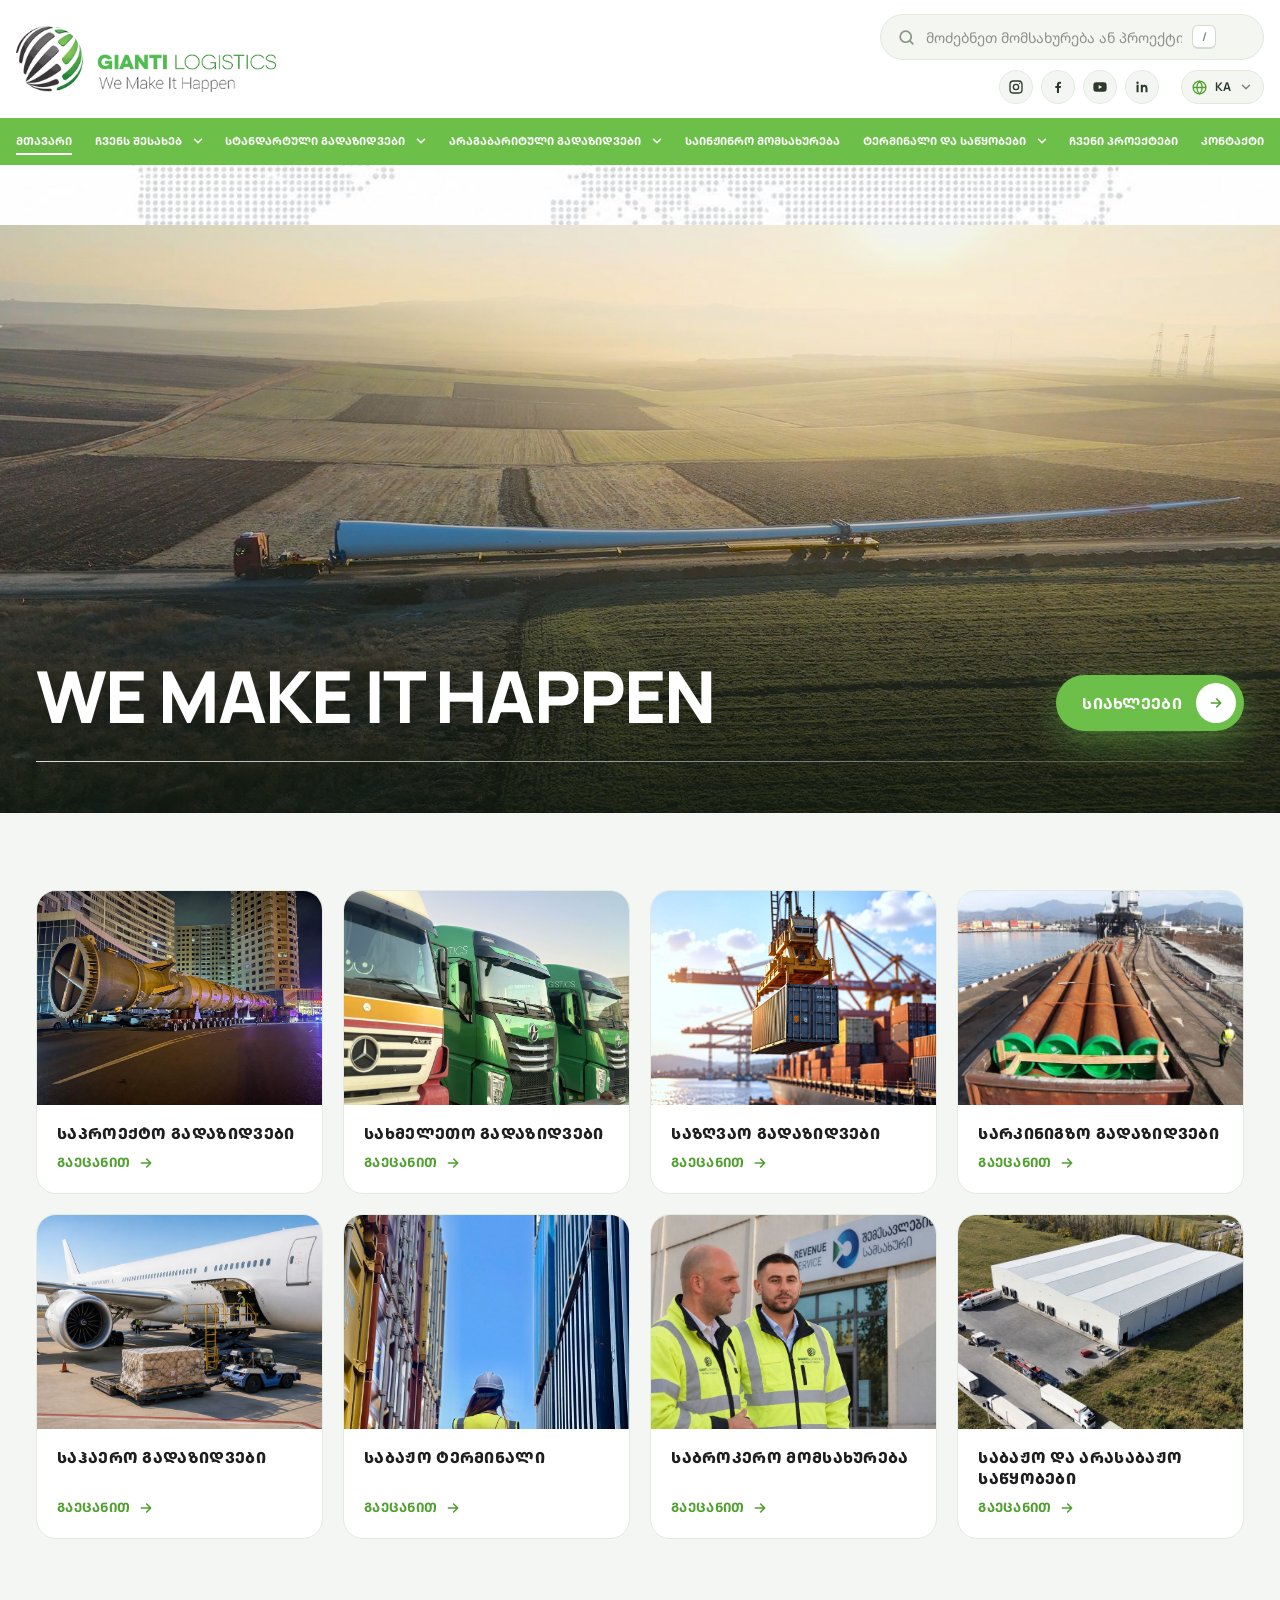
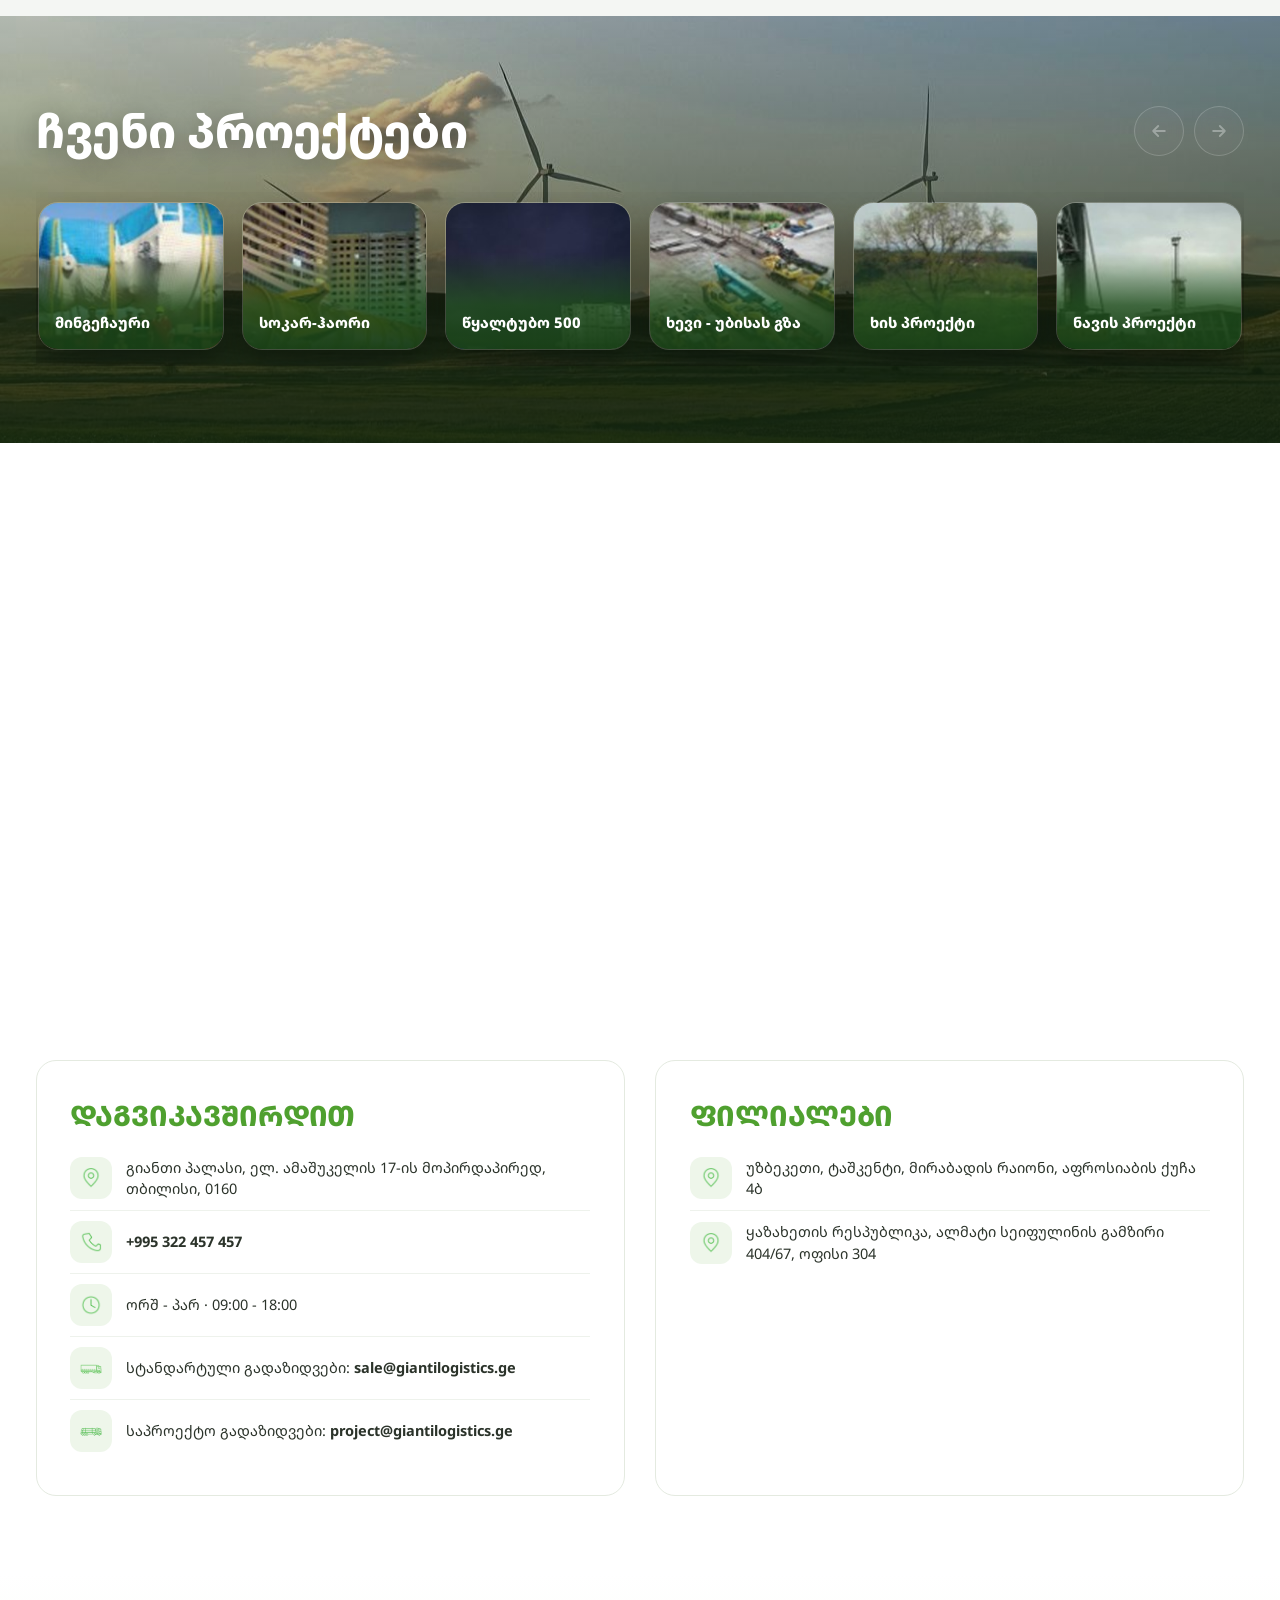
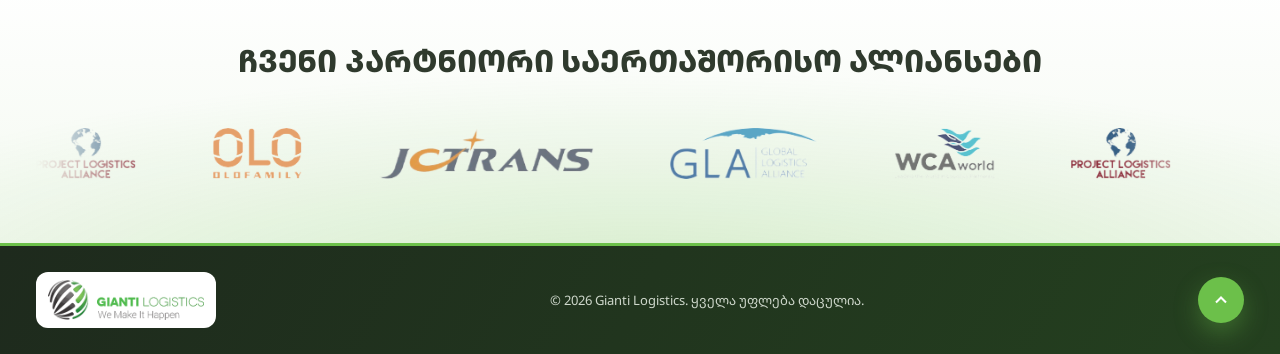
==== 8/index.html @ 58ba52bf "Add folder 8: modern redesign of the Gianti Logistics site Copy of folder 7 with the same colors, lo" ====
<!DOCTYPE html>
<html lang="ka">
<head>
<meta charset="UTF-8">
<meta name="viewport" content="width=device-width, initial-scale=1">
<title>Gianti Logistics - We Make It Happen</title>
<meta name="description" content="Gianti Logistics - საპროექტო, სახმელეთო, საზღვაო, სარკინიგზო და საჰაერო გადაზიდვები, საბაჟო ტერმინალი, საბროკერო მომსახურება და საწყობები.">
<meta name="theme-color" content="#6cc04a">
<meta property="og:title" content="Gianti Logistics - We Make It Happen">
<meta property="og:image" content="assets/img/hero.jpg">
<link rel="icon" type="image/x-icon" href="favicon.ico">
<link rel="shortcut icon" href="favicon.ico">
<link rel="preconnect" href="https://fonts.googleapis.com">
<link rel="preconnect" href="https://fonts.gstatic.com" crossorigin>
<link href="https://fonts.googleapis.com/css2?family=Noto+Sans+Georgian:wght@400;500;600;700;800&family=Manrope:wght@400;500;600;700;800&display=swap" rel="stylesheet">
<link rel="stylesheet" href="assets/css/style.css">
</head>
<body>
<div class="scroll-progress" aria-hidden="true"><span></span></div>
<header class="site-header" id="top">
  <div class="header-top container">
    <a href="#top" class="logo" aria-label="Gianti Logistics">
      <img src="assets/img/logo.png" alt="Gianti Logistics - We Make It Happen" width="350" height="90">
    </a>
    <div class="header-tools">
      <form class="search" role="search" action="#" id="searchForm" autocomplete="off">
        <div class="search-field">
          <svg class="search-icon" viewBox="0 0 24 24" aria-hidden="true"><circle cx="11" cy="11" r="7"/><path d="M20 20l-3.6-3.6"/></svg>
          <input type="search" id="searchInput" data-i18n-ph="search" placeholder="მოძებნეთ მომსახურება ან პროექტი" aria-label="მოძებნეთ მომსახურება ან პროექტი" role="combobox" aria-autocomplete="list" aria-expanded="false">
          <button type="button" class="search-clear" aria-label="Clear"><svg viewBox="0 0 24 24"><path d="M7 7l10 10M17 7L7 17"/></svg></button>
          <kbd class="search-kbd" aria-hidden="true">/</kbd>
          <button type="submit" class="search-submit" aria-label="Search"><svg viewBox="0 0 24 24"><path d="M5 12h13M13 6l6 6-6 6"/></svg></button>
        </div>
        <div class="search-panel" role="listbox"></div>
      </form>
      <div class="tools-row">
        <ul class="socials">
          <li><a href="#" aria-label="Instagram" target="_blank" rel="noopener"><svg viewBox="0 0 24 24"><rect x="3" y="3" width="18" height="18" rx="5"/><circle cx="12" cy="12" r="4"/><circle cx="17.5" cy="6.5" r="1" class="fill"/></svg></a></li>
          <li><a href="#" aria-label="Facebook" target="_blank" rel="noopener"><svg viewBox="0 0 24 24"><path class="fill" d="M13.5 21v-7.5h2.5l.4-3h-2.9V8.6c0-.9.3-1.5 1.5-1.5H16.5V4.4c-.3 0-1.2-.1-2.3-.1-2.3 0-3.8 1.4-3.8 3.9v2.3H8v3h2.4V21z"/></svg></a></li>
          <li><a href="#" aria-label="YouTube" target="_blank" rel="noopener"><svg viewBox="0 0 24 24"><path class="fill" d="M21.6 7.2a2.5 2.5 0 0 0-1.8-1.8C18.2 5 12 5 12 5s-6.2 0-7.8.4A2.5 2.5 0 0 0 2.4 7.2 26 26 0 0 0 2 12a26 26 0 0 0 .4 4.8 2.5 2.5 0 0 0 1.8 1.8C5.8 19 12 19 12 19s6.2 0 7.8-.4a2.5 2.5 0 0 0 1.8-1.8A26 26 0 0 0 22 12a26 26 0 0 0-.4-4.8zM10 15V9l5.2 3z"/></svg></a></li>
          <li><a href="#" aria-label="LinkedIn" target="_blank" rel="noopener"><svg viewBox="0 0 24 24"><path class="fill" d="M6.9 8.8H3.8V20h3.1zM5.3 3.8a1.8 1.8 0 1 0 0 3.6 1.8 1.8 0 0 0 0-3.6zM20.2 13.6c0-3-1.6-4.9-4.2-4.9-1.4 0-2.4.8-2.8 1.5V8.8h-3V20h3.1v-5.6c0-1.5.3-2.9 2.1-2.9 1.8 0 1.8 1.7 1.8 3V20h3.1z"/></svg></a></li>
        </ul>
        <div class="lang" id="lang">
          <button type="button" class="lang-btn" aria-haspopup="listbox" aria-expanded="false" aria-label="Language">
            <svg class="lang-globe" viewBox="0 0 24 24" aria-hidden="true"><circle cx="12" cy="12" r="9"/><path d="M3 12h18M12 3c2.6 2.5 3.8 5.5 3.8 9s-1.2 6.5-3.8 9c-2.6-2.5-3.8-5.5-3.8-9S9.4 5.5 12 3z"/></svg>
            <span class="lang-code" id="langLabel">KA</span>
            <svg class="lang-chev" viewBox="0 0 24 24" aria-hidden="true"><path d="M6 9l6 6 6-6"/></svg>
          </button>
          <ul class="lang-menu" role="listbox">
            <li role="option" data-lang="ka" tabindex="0"><span class="lang-badge">KA</span><span class="lang-name">ქართული<small>Georgian</small></span><svg class="lang-check" viewBox="0 0 24 24" aria-hidden="true"><path d="M5 12.5l4.5 4.5L19 7.5"/></svg></li>
            <li role="option" data-lang="en" tabindex="0"><span class="lang-badge">EN</span><span class="lang-name">English<small>English</small></span><svg class="lang-check" viewBox="0 0 24 24" aria-hidden="true"><path d="M5 12.5l4.5 4.5L19 7.5"/></svg></li>
            <li role="option" data-lang="ru" tabindex="0"><span class="lang-badge">RU</span><span class="lang-name">Русский<small>Russian</small></span><svg class="lang-check" viewBox="0 0 24 24" aria-hidden="true"><path d="M5 12.5l4.5 4.5L19 7.5"/></svg></li>
          </ul>
        </div>
      </div>
    </div>
    <button class="burger" id="burger" aria-label="Menu" aria-expanded="false" aria-controls="mainNav"><span></span><span></span><span></span></button>
  </div>
  <nav class="main-nav" id="mainNav" aria-label="Main">
    <ul class="container">
      <li><a href="#top" class="caps active" data-i18n="nav_home">მთავარი</a></li>
      <li class="has-sub"><a href="#about" class="caps" data-i18n="nav_about">ჩვენს შესახებ</a><button type="button" class="sub-toggle" aria-expanded="false" aria-label="Submenu"><svg viewBox="0 0 24 24" aria-hidden="true"><path d="M6 9l6 6 6-6"/></svg></button><ul class="submenu"><li><a href="#about" data-i18n="sm_profile">კომპანიის პროფილი</a></li><li><a href="#about" data-i18n="sm_mission">მისია</a></li><li><a href="#about" data-i18n="sm_hsse">უსაფრთხოება და HSSE პოლიტიკა</a></li><li><a href="#about" data-i18n="sm_iso">ISO 9001:2015 სერტიფიკატი</a></li><li><a href="#gallery" data-i18n="sm_gallery">გალერეა</a></li></ul></li>
      <li class="has-sub"><a href="#services" class="caps" data-i18n="nav_standard">სტანდარტული გადაზიდვები</a><button type="button" class="sub-toggle" aria-expanded="false" aria-label="Submenu"><svg viewBox="0 0 24 24" aria-hidden="true"><path d="M6 9l6 6 6-6"/></svg></button><ul class="submenu"><li><a href="#svc-road" data-i18n="sm_road">სახმელეთო გადაზიდვა</a></li><li><a href="#svc-sea" data-i18n="sm_sea">საზღვაო გადაზიდვა</a></li><li><a href="#svc-rail" data-i18n="sm_rail">სარკინიგზო გადაზიდვა</a></li><li><a href="#svc-air" data-i18n="sm_air">საჰაერო გადაზიდვა</a></li></ul></li>
      <li class="has-sub"><a href="#services" class="caps" data-i18n="nav_oversized">არაგაბარიტული გადაზიდვები</a><button type="button" class="sub-toggle" aria-expanded="false" aria-label="Submenu"><svg viewBox="0 0 24 24" aria-hidden="true"><path d="M6 9l6 6 6-6"/></svg></button><ul class="submenu"><li><a href="#svc-project" data-i18n="sm_heavy">არაგაბარიტული და მძიმეწონიანი ტვირთები</a></li><li><a href="#svc-project" data-i18n="sm_jacking">ჰიდრავლიური დომკრატებით და სასრიალო სისტემებით მომსახურება</a></li><li><a href="#svc-project" data-i18n="sm_engineering">საინჟინრო მომსახურება</a></li></ul></li>
      <li><a href="#services" class="caps" data-i18n="nav_engineering">საინჟინრო მომსახურება</a></li>
      <li class="has-sub"><a href="#services" class="caps" data-i18n="nav_terminal">ტერმინალი და საწყობები</a><button type="button" class="sub-toggle" aria-expanded="false" aria-label="Submenu"><svg viewBox="0 0 24 24" aria-hidden="true"><path d="M6 9l6 6 6-6"/></svg></button><ul class="submenu"><li><a href="#svc-terminal" data-i18n="sm_terminal">გიანთი ლოჯისტიკის ტერმინალი</a></li><li><a href="#svc-warehouses" data-i18n="sm_wh_free">არასაბაჟო საწყობი თბილისის გეზ-თან</a></li><li><a href="#svc-warehouses" data-i18n="sm_wh_bonded">საბაჟო საწყობი თბილისის გეზ-თან</a></li></ul></li>
      <li><a href="#projects" class="caps" data-i18n="nav_projects">ჩვენი პროექტები</a></li>
      <li><a href="#contact" class="caps" data-i18n="nav_contact">კონტაქტი</a></li>
    </ul>
  </nav>
</header>
<main>
  <div class="map-band" aria-hidden="true"></div>
  <section class="hero" id="about" aria-label="Gianti Logistics">
    <img class="hero-img" src="assets/img/hero.jpg" alt="Wind turbine blade transportation" width="1825" height="874">
    <div class="hero-inner container">
      <div class="hero-row">
        <h1 class="hero-title">WE MAKE IT HAPPEN</h1>
        <a href="#projects" class="btn-news"><span class="caps" data-i18n="news">სიახლეები</span><span class="btn-ic"><svg viewBox="0 0 24 24" aria-hidden="true"><path d="M5 12h14M13 6l6 6-6 6"/></svg></span></a>
      </div>
      <span class="hero-line" aria-hidden="true"></span>
    </div>
  </section>
  <section class="services" id="services">
    <div class="container">
      <div class="services-grid">
        <a href="#contact" id="svc-project" class="service-card reveal"><div class="sc-img"><img src="assets/img/services/project.jpg" alt="" loading="lazy"></div><h3 class="caps" data-i18n="s_project">საპროექტო გადაზიდვები</h3><span class="more"><span class="caps" data-i18n="more">გაეცანით</span><svg viewBox="0 0 24 24" aria-hidden="true"><path d="M5 12h14M13 6l6 6-6 6"/></svg></span></a>
        <a href="#contact" id="svc-road" class="service-card reveal"><div class="sc-img"><img src="assets/img/services/road.jpg" alt="" loading="lazy"></div><h3 class="caps" data-i18n="s_road">სახმელეთო გადაზიდვები</h3><span class="more"><span class="caps" data-i18n="more">გაეცანით</span><svg viewBox="0 0 24 24" aria-hidden="true"><path d="M5 12h14M13 6l6 6-6 6"/></svg></span></a>
        <a href="#contact" id="svc-sea" class="service-card reveal"><div class="sc-img"><img src="assets/img/services/sea.jpg" alt="" loading="lazy"></div><h3 class="caps" data-i18n="s_sea">საზღვაო გადაზიდვები</h3><span class="more"><span class="caps" data-i18n="more">გაეცანით</span><svg viewBox="0 0 24 24" aria-hidden="true"><path d="M5 12h14M13 6l6 6-6 6"/></svg></span></a>
        <a href="#contact" id="svc-rail" class="service-card reveal"><div class="sc-img"><img src="assets/img/services/rail.jpg" alt="" loading="lazy"></div><h3 class="caps" data-i18n="s_rail">სარკინიგზო გადაზიდვები</h3><span class="more"><span class="caps" data-i18n="more">გაეცანით</span><svg viewBox="0 0 24 24" aria-hidden="true"><path d="M5 12h14M13 6l6 6-6 6"/></svg></span></a>
        <a href="#contact" id="svc-air" class="service-card reveal"><div class="sc-img"><img src="assets/img/services/air.jpg" alt="" loading="lazy"></div><h3 class="caps" data-i18n="s_air">საჰაერო გადაზიდვები</h3><span class="more"><span class="caps" data-i18n="more">გაეცანით</span><svg viewBox="0 0 24 24" aria-hidden="true"><path d="M5 12h14M13 6l6 6-6 6"/></svg></span></a>
        <a href="#contact" id="svc-terminal" class="service-card reveal"><div class="sc-img"><img src="assets/img/services/customs-terminal.jpg" alt="" loading="lazy" style="object-position:center 20%"></div><h3 class="caps" data-i18n="s_terminal">საბაჟო ტერმინალი</h3><span class="more"><span class="caps" data-i18n="more">გაეცანით</span><svg viewBox="0 0 24 24" aria-hidden="true"><path d="M5 12h14M13 6l6 6-6 6"/></svg></span></a>
        <a href="#contact" id="svc-brokerage" class="service-card reveal"><div class="sc-img"><img src="assets/img/services/brokerage.jpg" alt="" loading="lazy"></div><h3 class="caps" data-i18n="s_brokerage">საბროკერო მომსახურება</h3><span class="more"><span class="caps" data-i18n="more">გაეცანით</span><svg viewBox="0 0 24 24" aria-hidden="true"><path d="M5 12h14M13 6l6 6-6 6"/></svg></span></a>
        <a href="#contact" id="svc-warehouses" class="service-card reveal"><div class="sc-img"><img src="assets/img/services/warehouses.jpg" alt="" loading="lazy"></div><h3 class="caps" data-i18n="s_warehouses">საბაჟო და არასაბაჟო საწყობები</h3><span class="more"><span class="caps" data-i18n="more">გაეცანით</span><svg viewBox="0 0 24 24" aria-hidden="true"><path d="M5 12h14M13 6l6 6-6 6"/></svg></span></a>
      </div>
    </div>
  </section>
  <section class="projects" id="projects" aria-labelledby="projectsTitle">
    <div class="container projects-head">
      <h2 id="projectsTitle" data-i18n="nav_projects">ჩვენი პროექტები</h2>
      <div class="pr-nav">
        <button class="pr-arrow pr-prev" id="prPrev" aria-label="Previous"><svg viewBox="0 0 24 24"><path d="M19 12H5M11 6l-6 6 6 6"/></svg></button>
        <button class="pr-arrow pr-next" id="prNext" aria-label="Next"><svg viewBox="0 0 24 24"><path d="M5 12h14M13 6l6 6-6 6"/></svg></button>
      </div>
    </div>
    <div class="projects-inner container">
      <div class="projects-track" id="prTrack">
        <a href="#gallery" class="project-card"><img src="assets/img/projects/mingechaur.jpg" alt="" loading="lazy"><span data-i18n="p1">მინგეჩაური</span><i class="pc-go"><svg viewBox="0 0 24 24" aria-hidden="true"><path d="M5 12h14M13 6l6 6-6 6"/></svg></i></a>
        <a href="#gallery" class="project-card"><img src="assets/img/projects/sokar-haori.jpg" alt="" loading="lazy"><span data-i18n="p2">სოკარ-ჰაორი</span><i class="pc-go"><svg viewBox="0 0 24 24" aria-hidden="true"><path d="M5 12h14M13 6l6 6-6 6"/></svg></i></a>
        <a href="#gallery" class="project-card"><img src="assets/img/projects/tskaltubo-500.jpg" alt="" loading="lazy"><span data-i18n="p3">წყალტუბო 500</span><i class="pc-go"><svg viewBox="0 0 24 24" aria-hidden="true"><path d="M5 12h14M13 6l6 6-6 6"/></svg></i></a>
        <a href="#gallery" class="project-card"><img src="assets/img/projects/khevi-ubisa.jpg" alt="" loading="lazy"><span data-i18n="p4">ხევი - უბისას გზა</span><i class="pc-go"><svg viewBox="0 0 24 24" aria-hidden="true"><path d="M5 12h14M13 6l6 6-6 6"/></svg></i></a>
        <a href="#gallery" class="project-card"><img src="assets/img/projects/wood-project.jpg" alt="" loading="lazy"><span data-i18n="p5">ხის პროექტი</span><i class="pc-go"><svg viewBox="0 0 24 24" aria-hidden="true"><path d="M5 12h14M13 6l6 6-6 6"/></svg></i></a>
        <a href="#gallery" class="project-card"><img src="assets/img/projects/ship-project.jpg" alt="" loading="lazy"><span data-i18n="p6">ნავის პროექტი</span><i class="pc-go"><svg viewBox="0 0 24 24" aria-hidden="true"><path d="M5 12h14M13 6l6 6-6 6"/></svg></i></a>
      </div>
    </div>
  </section>
  <section class="galleries container" id="gallery">
    <div class="gallery-box reveal" id="photoGallery">
      <div class="gb-slides">
        <img src="assets/img/gallery/crane-lift.jpg" alt="Heavy lift operation" class="active" style="object-position:center 60%">
        <img src="assets/img/gallery/port.jpg" alt="Container port" loading="lazy">
        <img src="assets/img/gallery/column.jpg" alt="Oversized column transportation" loading="lazy">
        <img src="assets/img/gallery/rail-pipes.jpg" alt="Pipe transportation by rail" loading="lazy">
        <img src="assets/img/gallery/fleet.jpg" alt="Gianti Logistics fleet" loading="lazy">
      </div>
      <div class="gb-head">
        <h2 class="caps" data-i18n="photo">ფოტოგალერეა</h2>
        <button type="button" class="gb-next"><span class="caps" data-i18n="next">შემდეგი</span><span class="btn-ic"><svg viewBox="0 0 24 24" aria-hidden="true"><path d="M5 12h14M13 6l6 6-6 6"/></svg></span></button>
      </div>
      <button type="button" class="gb-open" aria-label="Open gallery"></button>
    </div>
    <div class="gallery-box reveal" id="videoGallery">
      <div class="gb-slides">
        <img src="assets/img/gallery/video-thumb.jpg" alt="Oversized cargo convoy" class="active">
      </div>
      <div class="gb-head">
        <h2 class="caps" data-i18n="video">ვიდეოგალერეა</h2>
        <button type="button" class="gb-next"><span class="caps" data-i18n="next">შემდეგი</span><span class="btn-ic"><svg viewBox="0 0 24 24" aria-hidden="true"><path d="M5 12h14M13 6l6 6-6 6"/></svg></span></button>
      </div>
      <button type="button" class="play" aria-label="Play video"><svg viewBox="0 0 24 24"><path d="M8 5v14l11-7z"/></svg></button>
    </div>
  </section>
  <section class="contact container" id="contact">
    <div class="contact-col reveal">
      <h2 class="caps" data-i18n="contact_us">დაგვიკავშირდით</h2>
      <ul class="info">
        <li><span class="ic"><img src="assets/img/icons/location.png" alt="" width="20" height="20"></span><span data-i18n="address">გიანთი პალასი, ელ. ამაშუკელის 17-ის მოპირდაპირედ, თბილისი, 0160</span></li>
        <li><span class="ic"><img src="assets/img/icons/phone.png" alt="" width="20" height="20"></span><a href="tel:+995322457457">+995 322 457 457</a></li>
        <li><span class="ic"><img src="assets/img/icons/clock.png" alt="" width="20" height="20"></span><span data-i18n="hours">ორშ - პარ · 09:00 - 18:00</span></li>
        <li><span class="ic"><img src="assets/img/icons/truck-trailer.png" alt="" width="20" height="20"></span><span><span data-i18n="standard_mail">სტანდარტული გადაზიდვები</span>: <a href="mailto:sale@giantilogistics.ge">sale@giantilogistics.ge</a></span></li>
        <li><span class="ic"><img src="assets/img/icons/truck-logs.png" alt="" width="20" height="20"></span><span><span data-i18n="project_mail">საპროექტო გადაზიდვები</span>: <a href="mailto:project@giantilogistics.ge">project@giantilogistics.ge</a></span></li>
      </ul>
    </div>
    <div class="contact-col reveal">
      <h2 class="caps" data-i18n="branches">ფილიალები</h2>
      <ul class="info">
        <li><span class="ic"><img src="assets/img/icons/location.png" alt="" width="20" height="20"></span><span data-i18n="branch_uz">უზბეკეთი, ტაშკენტი, მირაბადის რაიონი, აფროსიაბის ქუჩა 4ბ</span></li>
        <li><span class="ic"><img src="assets/img/icons/location.png" alt="" width="20" height="20"></span><span data-i18n="branch_kz">ყაზახეთის რესპუბლიკა, ალმატი სეიფულინის გამზირი 404/67, ოფისი 304</span></li>
      </ul>
    </div>
  </section>
  <section class="partners" aria-labelledby="partnersTitle">
    <div class="container">
      <h2 id="partnersTitle" class="caps" data-i18n="partners">ჩვენი პარტნიორი საერთაშორისო ალიანსები</h2>
      <div class="partners-marquee">
      <div class="partners-row">
        <img src="assets/img/partners/project-logistics-alliance.png" alt="Project Logistics Alliance" loading="lazy">
        <img src="assets/img/partners/olo.png" alt="OLO Family" loading="lazy">
        <img src="assets/img/partners/jctrans.png" alt="JCtrans" loading="lazy">
        <img src="assets/img/partners/gla.png" alt="Global Logistics Alliance" loading="lazy">
        <img src="assets/img/partners/wca.png" alt="WCA World" loading="lazy">
      </div>
      </div>
    </div>
  </section>
</main>
<footer class="site-footer">
  <div class="container footer-inner">
    <img src="assets/img/logo.png" alt="Gianti Logistics" class="footer-logo" width="350" height="90" loading="lazy">
    <p>&copy; <span id="year">2026</span> Gianti Logistics. <span data-i18n="rights">ყველა უფლება დაცულია.</span></p>
    <a href="#top" class="to-top" aria-label="Back to top"><svg viewBox="0 0 24 24"><path d="M6 15l6-6 6 6"/></svg></a>
  </div>
</footer>
<div class="lightbox" id="lightbox" aria-hidden="true" role="dialog">
  <button type="button" class="lb-close" aria-label="Close">&times;</button>
  <button type="button" class="lb-prev" aria-label="Previous">&#8249;</button>
  <img src="" alt="">
  <button type="button" class="lb-next" aria-label="Next">&#8250;</button>
</div>
<script src="assets/js/main.js"></script>
</body>
</html>
---- 8/assets/css/style.css ----
:root{
  --green:#6cc04a;
  --green-dark:#4fa02f;
  --green-deep:#1f4d1c;
  --text:#1d1d1f;
  --muted:#5c5c66;
  --card:#f2f2f2;
  --soft:#f4f6f3;
  --line:#e4eae0;
  --radius-lg:20px;
  --ease:cubic-bezier(.2,.7,.2,1);
  --white:#fff;
  --radius:10px;
  --shadow:0 10px 30px rgba(0,0,0,.08);
  --container:1240px;
  --header-w:1420px;
  --font:"Noto Sans Georgian","Manrope",system-ui,-apple-system,"Segoe UI",Arial,sans-serif;
  --font-latin:"Manrope","Noto Sans Georgian",system-ui,sans-serif;
}
*,*::before,*::after{box-sizing:border-box}
html{scroll-behavior:smooth;-webkit-text-size-adjust:100%}
body{margin:0;-webkit-font-smoothing:antialiased;font-family:var(--font);color:var(--text);background:var(--white);line-height:1.5;overflow-x:hidden}
img{max-width:100%;display:block}
a{color:inherit;text-decoration:none}
ul{list-style:none;margin:0;padding:0}
button{font:inherit;cursor:pointer;border:0;background:none;color:inherit}
h1,h2,h3{margin:0}
.container{width:100%;max-width:var(--container);margin:0 auto;padding:0 16px}
.visually-hidden{position:absolute!important;width:1px;height:1px;overflow:hidden;clip:rect(0 0 0 0);white-space:nowrap}
.caps{letter-spacing:.02em}
.scroll-progress{position:fixed;top:0;left:0;right:0;height:3px;z-index:120;pointer-events:none}
.scroll-progress span{display:block;height:100%;width:100%;background:linear-gradient(90deg,var(--green),#9ad97f);transform:scaleX(0);transform-origin:left}
.btn-ic{display:inline-grid;place-items:center;width:30px;height:30px;border-radius:50%;background:rgba(255,255,255,.2);flex:none;transition:transform .35s var(--ease),background .3s}
.btn-ic svg{width:16px;height:16px;fill:none;stroke:currentColor;stroke-width:2.4;stroke-linecap:round;stroke-linejoin:round}
/* Header */
.site-header{position:sticky;top:0;z-index:50;transition:box-shadow .3s}
.site-header::before{content:"";position:absolute;inset:0;z-index:-1;background:rgba(255,255,255,.92);-webkit-backdrop-filter:saturate(1.6) blur(14px);backdrop-filter:saturate(1.6) blur(14px)}
.site-header.scrolled{box-shadow:0 10px 30px rgba(20,40,18,.1)}
.header-top{max-width:var(--header-w);display:flex;align-items:center;justify-content:space-between;gap:20px;padding-top:14px;padding-bottom:14px;transition:padding .3s}
.site-header.scrolled .header-top{padding-top:8px;padding-bottom:8px}
.logo img{width:clamp(170px,22vw,260px);height:auto}
.header-tools{display:flex;flex-direction:column;align-items:flex-end;gap:10px}
.search{position:relative;width:clamp(260px,30vw,440px)}
.search-field{position:relative;display:flex;align-items:center;gap:6px;height:46px;padding:0 5px 0 16px;background:#f3f6f1;border:1.5px solid #e1e8dd;border-radius:999px;transition:background .25s,border-color .25s,box-shadow .25s}
.search-field:hover{border-color:#cfdcc8}
.search.focused .search-field{background:#fff;border-color:var(--green);box-shadow:0 0 0 4px rgba(108,192,74,.16),0 10px 28px rgba(31,77,28,.1)}
.search-icon{width:19px;height:19px;flex:none;fill:none;stroke:#8a9686;stroke-width:2.2;stroke-linecap:round;transition:stroke .25s}
.search.focused .search-icon{stroke:var(--green-dark)}
.search input{flex:1;min-width:0;height:100%;border:0;outline:0;background:transparent;font:inherit;font-size:14px;font-weight:500;color:var(--text);padding:0 4px}
.search input::placeholder{color:#8a9188;font-weight:400}
.search input::-webkit-search-cancel-button{display:none}
.search-clear{display:none;width:26px;height:26px;border-radius:50%;place-items:center;flex:none;background:#e6ebe3;transition:background .2s}
.search-clear svg{width:14px;height:14px;fill:none;stroke:#5c6659;stroke-width:2.4;stroke-linecap:round}
.search-clear:hover{background:#d8e0d4}
.search.has-value .search-clear{display:grid}
.search-kbd{flex:none;font-family:var(--font-latin);font-size:12px;font-weight:600;color:#7d8679;min-width:24px;height:24px;display:grid;place-items:center;border:1px solid #d3dbcf;border-bottom-width:2px;border-radius:6px;background:#fff;transition:opacity .2s}
.search.focused .search-kbd,.search.has-value .search-kbd{display:none}
.search-submit{flex:none;width:36px;height:36px;border-radius:50%;display:grid;place-items:center;background:var(--green);box-shadow:0 4px 12px rgba(108,192,74,.35);transform:scale(.85);opacity:0;pointer-events:none;transition:transform .25s,opacity .25s,background .2s}
.search-submit svg{width:18px;height:18px;fill:none;stroke:#fff;stroke-width:2.4;stroke-linecap:round;stroke-linejoin:round}
.search.focused .search-submit,.search.has-value .search-submit{transform:none;opacity:1;pointer-events:auto}
.search-submit:hover{background:var(--green-dark)}
.search-panel{position:absolute;left:0;right:0;top:calc(100% + 10px);z-index:70;background:#fff;border:1px solid #e7ece4;border-radius:18px;box-shadow:0 24px 60px rgba(20,40,18,.16);padding:8px;max-height:min(440px,70vh);overflow-y:auto;opacity:0;visibility:hidden;transform:translateY(-6px);transition:opacity .2s,transform .2s,visibility .2s}
.search.open .search-panel{opacity:1;visibility:visible;transform:none}
.sp-label{font-family:var(--font-latin);font-size:11px;font-weight:600;letter-spacing:.08em;text-transform:uppercase;color:#98a194;padding:8px 10px 6px}
.sp-item{display:flex;align-items:center;gap:12px;padding:8px 10px;border-radius:12px;cursor:pointer;transition:background .15s}
.sp-item.active,.sp-item:hover{background:#f1f7ee}
.sp-thumb{width:44px;height:44px;flex:none;border-radius:10px;overflow:hidden;background:#eef3eb;display:grid;place-items:center}
.sp-thumb img{width:100%;height:100%;object-fit:cover}
.sp-thumb img.sp-icon{width:22px;height:22px;object-fit:contain}
.sp-text{flex:1;min-width:0}
.sp-title{display:block;font-size:14px;font-weight:600;color:var(--text);white-space:nowrap;overflow:hidden;text-overflow:ellipsis}
.sp-title mark{background:rgba(108,192,74,.22);color:inherit;border-radius:3px;padding:0 1px}
.sp-cat{display:block;font-size:12px;color:#8a9188;margin-top:1px}
.sp-arrow{width:16px;height:16px;flex:none;fill:none;stroke:var(--green-dark);stroke-width:2.2;stroke-linecap:round;opacity:0;transform:translateX(-4px);transition:.2s}
.sp-item.active .sp-arrow,.sp-item:hover .sp-arrow{opacity:1;transform:none}
.sp-empty{padding:22px 12px;text-align:center;color:#8a9188;font-size:14px}
.sp-empty svg{width:34px;height:34px;display:block;margin:0 auto 8px;fill:none;stroke:#c3cdbf;stroke-width:1.8;stroke-linecap:round}
.sp-chips{display:flex;flex-wrap:wrap;gap:6px;padding:2px 10px 10px}
.sp-chip{font-size:13px;font-weight:500;padding:6px 12px;border-radius:999px;background:#f1f5ef;border:1px solid #e3eadf;color:#3f4a3c;cursor:pointer;transition:.2s}
.sp-chip:hover{background:var(--green);border-color:var(--green);color:#fff}
.tools-row{display:flex;align-items:center;gap:22px}
.socials{display:flex;gap:8px}
.socials a{display:grid;place-items:center;width:34px;height:34px;border:1.5px solid var(--line);border-radius:50%;background:var(--soft);transition:transform .25s var(--ease),background .25s,border-color .25s}
.socials svg{width:16px;height:16px;fill:none;stroke:#2f3a2d;stroke-width:2}
.socials svg .fill{fill:#2f3a2d;stroke:none}
.socials a:hover{border-color:var(--green);background:var(--green);transform:translateY(-2px)}
.socials a:hover svg{stroke:#fff}
.socials a:hover svg .fill{fill:#fff}
.lang{position:relative}
.lang-btn{display:flex;align-items:center;gap:7px;height:34px;padding:0 10px 0 9px;border:1.5px solid #e1e8dd;border-radius:999px;background:#f3f6f1;color:#2f3a2d;font-family:var(--font-latin);font-size:12px;font-weight:700;letter-spacing:.06em;transition:background .25s,border-color .25s,box-shadow .25s}
.lang-btn:hover{border-color:#cfdcc8;background:#fff}
.lang.open .lang-btn{background:#fff;border-color:var(--green);box-shadow:0 0 0 4px rgba(108,192,74,.16)}
.lang-globe{width:17px;height:17px;fill:none;stroke:var(--green-dark);stroke-width:1.8}
.lang-chev{width:14px;height:14px;fill:none;stroke:currentColor;stroke-width:2.5;stroke-linecap:round;stroke-linejoin:round;opacity:.6;transition:transform .25s}
.lang.open .lang-chev{transform:rotate(180deg)}
.lang-menu{position:absolute;right:0;top:calc(100% + 10px);z-index:60;width:210px;padding:6px;background:#fff;border:1px solid #e7ece4;border-radius:16px;box-shadow:0 20px 50px rgba(20,40,18,.16);opacity:0;visibility:hidden;transform:translateY(-6px) scale(.98);transform-origin:top right;transition:opacity .2s,transform .2s,visibility .2s}
.lang.open .lang-menu{opacity:1;visibility:visible;transform:none}
.lang-menu li{display:flex;align-items:center;gap:12px;padding:8px 10px;border-radius:11px;cursor:pointer;color:var(--text);outline:0;transition:background .15s}
.lang-menu li:hover,.lang-menu li:focus-visible{background:#f1f7ee}
.lang-badge{width:32px;height:32px;flex:none;display:grid;place-items:center;border-radius:50%;background:#eef3eb;color:#4c5a49;font-family:var(--font-latin);font-size:11px;font-weight:700;letter-spacing:.04em;transition:background .2s,color .2s}
.lang-name{flex:1;display:flex;flex-direction:column;font-size:14px;font-weight:600;line-height:1.2}
.lang-name small{font-family:var(--font-latin);font-size:11px;font-weight:500;color:#8a9188;margin-top:2px}
.lang-check{width:18px;height:18px;flex:none;fill:none;stroke:var(--green-dark);stroke-width:2.6;stroke-linecap:round;stroke-linejoin:round;opacity:0;transform:scale(.6);transition:.2s}
.lang-menu li.current .lang-badge{background:var(--green);color:#fff}
.lang-menu li.current .lang-check{opacity:1;transform:none}
.burger{display:none;width:46px;height:46px;position:relative;border-radius:50%;background:var(--green);box-shadow:0 8px 20px rgba(108,192,74,.35)}
.burger span{position:absolute;left:13px;right:13px;height:2px;background:#fff;border-radius:2px;transition:.3s}
.burger span:nth-child(1){top:16px}
.burger span:nth-child(2){top:22px}
.burger span:nth-child(3){top:28px}
.burger.active span:nth-child(1){top:22px;transform:rotate(45deg)}
.burger.active span:nth-child(2){opacity:0}
.burger.active span:nth-child(3){top:22px;transform:rotate(-45deg)}
.main-nav{background:var(--green)}
.main-nav>ul{display:flex;justify-content:space-between;align-items:center;gap:2px;max-width:var(--header-w)}
.main-nav>ul>li{position:relative;display:flex;align-items:center;margin:6px 0;padding:0 7px;border-radius:8px;transition:background .25s}
.main-nav>ul>li:first-child{margin-left:-7px}
.main-nav>ul>li:last-child:not(.mobile-tools),.main-nav>ul>li:nth-last-child(2):has(+.mobile-tools){margin-right:-7px}
.main-nav>ul>li>a{display:block;padding:9px 0;color:#fff;font-weight:700;font-size:clamp(11px,.8vw,13px);letter-spacing:0;white-space:nowrap;position:relative;transition:color .25s}
.main-nav>ul>li>a::after{content:"";position:absolute;left:0;right:0;bottom:4px;height:2px;background:currentColor;transform:scaleX(0);transition:transform .3s}
.main-nav>ul>li>a:hover::after,.main-nav>ul>li>a.active::after{transform:scaleX(1)}
.sub-toggle{display:grid;place-items:center;width:18px;height:28px;margin-left:3px;color:#fff;flex:none}
.sub-toggle svg{width:14px;height:14px;fill:none;stroke:currentColor;stroke-width:2.6;stroke-linecap:round;stroke-linejoin:round;transition:transform .3s}
.has-sub.open,.has-sub:focus-within{background:#fff}
.has-sub.open>a,.has-sub.open>.sub-toggle,.has-sub:focus-within>a,.has-sub:focus-within>.sub-toggle{color:var(--green-dark)}
.main-nav>ul>li.has-sub.open>a::after,.main-nav>ul>li.has-sub:focus-within>a::after{transform:scaleX(0)}
.has-sub.open .sub-toggle svg{transform:rotate(180deg)}
.submenu{position:absolute;left:0;top:calc(100% + 8px);z-index:65;min-width:270px;max-width:320px;background:#fff;border:1px solid var(--line);border-radius:16px;box-shadow:0 24px 60px rgba(20,40,18,.18);padding:8px;opacity:0;visibility:hidden;transform:translateY(8px);transition:opacity .22s,transform .22s,visibility .22s}
.submenu::before{content:"";position:absolute;left:0;right:0;top:-10px;height:10px}
.main-nav>ul>li:nth-last-child(-n+4) .submenu{left:auto;right:0}
.has-sub.open .submenu,.has-sub:focus-within .submenu{opacity:1;visibility:visible;transform:none}
.submenu a{position:relative;display:block;border-radius:10px;padding:10px 16px 10px 36px;font-size:15px;font-weight:600;line-height:1.4;color:#3b4659;transition:color .2s,background .2s}
.submenu a::before{content:"";position:absolute;left:16px;top:19px;width:7px;height:7px;border-radius:50%;background:#d4ecc9;transition:background .2s,transform .2s}
.submenu a:hover,.submenu a:focus-visible{color:var(--green-dark);background:#f4faf1;outline:0}
.submenu a:hover::before,.submenu a:focus-visible::before{background:var(--green);transform:scale(1.2)}
@media (hover:hover) and (min-width:1241px){
  .has-sub:hover{background:#fff}
  .has-sub:hover>a,.has-sub:hover>.sub-toggle{color:var(--green-dark)}
  .main-nav>ul>li.has-sub:hover>a::after{transform:scaleX(0)}
  .has-sub:hover .sub-toggle svg{transform:rotate(180deg)}
  .has-sub:hover .submenu{opacity:1;visibility:visible;transform:none}
}
.map-band{height:60px;background:#fff url(../img/world-map.jpg) center 42%/1500px auto no-repeat}
/* Hero */
.hero{position:relative;min-height:clamp(380px,46vw,700px);display:flex;align-items:flex-end;overflow:hidden;color:#fff;isolation:isolate}
.hero-img{position:absolute;inset:0;width:100%;height:100%;object-fit:cover;z-index:-2;animation:heroZoom 20s ease-in-out infinite alternate}
.hero::after{content:"";position:absolute;inset:0;z-index:-1;background:linear-gradient(180deg,rgba(10,20,10,.05) 0%,rgba(10,20,10,0) 35%,rgba(10,20,10,.55) 78%,rgba(10,20,10,.8) 100%)}
.hero-inner{position:relative;padding-bottom:clamp(28px,4vw,56px)}
.hero-row{display:flex;align-items:flex-end;justify-content:space-between;gap:24px}
.hero-title{font-family:var(--font-latin);font-size:clamp(32px,5.6vw,84px);font-weight:800;line-height:.98;letter-spacing:-.025em;text-shadow:0 6px 30px rgba(0,0,0,.25);opacity:0;animation:fadeUp 1s .15s var(--ease) forwards}
.hero-line{display:block;height:1px;margin-top:clamp(18px,2.4vw,30px);background:linear-gradient(90deg,rgba(255,255,255,.85),rgba(255,255,255,.15));transform-origin:left;transform:scaleX(0);animation:lineIn 1.2s .5s var(--ease) forwards}
.btn-news{flex:none;display:inline-flex;align-items:center;gap:14px;background:var(--green);color:#fff;border-radius:999px;padding:8px 8px 8px 26px;font-weight:700;font-size:clamp(14px,1.2vw,17px);box-shadow:0 14px 34px rgba(108,192,74,.4);transition:background .3s,transform .3s var(--ease),box-shadow .3s;opacity:0;animation:fadeUp 1s .35s var(--ease) forwards}
.btn-news .btn-ic{width:40px;height:40px;background:#fff;color:var(--green-dark)}
.btn-news:hover{background:var(--green-dark);transform:translateY(-2px);box-shadow:0 18px 40px rgba(79,160,47,.45)}
.btn-news:hover .btn-ic{transform:translateX(4px)}
@keyframes heroZoom{from{transform:scale(1)}to{transform:scale(1.08)}}
@keyframes fadeUp{from{opacity:0;transform:translateY(24px)}to{opacity:1;transform:none}}
@keyframes lineIn{to{transform:scaleX(1)}}
/* Services */
.services{background:var(--soft);padding:clamp(40px,6vw,90px) 0}
.services-grid{display:grid;grid-template-columns:repeat(4,1fr);gap:clamp(14px,1.6vw,24px)}
.service-card{position:relative;background:#fff;border:1px solid var(--line);border-radius:var(--radius-lg);overflow:hidden;display:flex;flex-direction:column;transition:transform .45s var(--ease),box-shadow .45s var(--ease),border-color .3s}
.sc-img{aspect-ratio:4/3;overflow:hidden;position:relative}
.sc-img::after{content:"";position:absolute;inset:0;background:linear-gradient(180deg,rgba(0,0,0,0) 55%,rgba(0,0,0,.18));opacity:0;transition:opacity .4s}
.sc-img img{width:100%;height:100%;object-fit:cover;transition:transform .8s var(--ease)}
.service-card h3{font-size:clamp(14px,1.2vw,17px);font-weight:800;margin:18px 20px 10px;line-height:1.35}
.service-card .more{margin:auto 20px 20px;display:inline-flex;align-items:center;gap:8px;color:var(--green-dark);font-size:13px;font-weight:700}
.service-card .more svg{width:16px;height:16px;fill:none;stroke:currentColor;stroke-width:2.4;stroke-linecap:round;stroke-linejoin:round;transition:transform .35s var(--ease)}
.service-card:hover{transform:translateY(-8px);box-shadow:0 26px 50px rgba(20,40,18,.12);border-color:transparent}
.service-card:hover .sc-img img{transform:scale(1.08)}
.service-card:hover .sc-img::after{opacity:1}
.service-card:hover .more svg{transform:translateX(5px)}
/* Projects */
.projects{position:relative;isolation:isolate;background:url(../img/projects-bg.jpg) center 62%/cover no-repeat;padding:clamp(50px,7vw,110px) 0 clamp(40px,6vw,90px);color:#fff}
.projects::before{content:"";position:absolute;inset:0;z-index:-1;background:linear-gradient(180deg,rgba(18,38,16,.15) 0%,rgba(18,38,16,.45) 45%,rgba(18,38,16,.88) 100%)}
.projects-head{display:flex;align-items:flex-end;justify-content:space-between;gap:20px;margin-bottom:clamp(20px,3vw,36px)}
.projects-head h2{font-size:clamp(26px,3.6vw,52px);font-weight:800;line-height:1.1;letter-spacing:-.01em;text-shadow:0 4px 24px rgba(0,0,0,.3)}
.pr-nav{display:flex;gap:10px;flex:none}
.pr-arrow{width:50px;height:50px;border-radius:50%;display:grid;place-items:center;border:1.5px solid rgba(255,255,255,.55);background:rgba(255,255,255,.08);-webkit-backdrop-filter:blur(8px);backdrop-filter:blur(8px);color:#fff;transition:background .3s,border-color .3s,transform .3s var(--ease)}
.pr-arrow svg{width:20px;height:20px;fill:none;stroke:currentColor;stroke-width:2.2;stroke-linecap:round;stroke-linejoin:round}
.pr-arrow:hover:not([disabled]){background:var(--green);border-color:var(--green);transform:scale(1.06)}
.pr-arrow[disabled]{opacity:.35;cursor:default}
.projects-track{display:flex;gap:18px;overflow-x:auto;scroll-snap-type:x mandatory;scrollbar-width:none;padding:10px 2px 16px;scroll-behavior:smooth}
.projects-track::-webkit-scrollbar{display:none}
.project-card{position:relative;flex:0 0 calc((100% - 5*18px)/6);min-width:180px;aspect-ratio:1.25/1;border-radius:var(--radius-lg);overflow:hidden;scroll-snap-align:start;box-shadow:0 18px 40px rgba(0,0,0,.35);border:1px solid rgba(255,255,255,.18);transition:transform .45s var(--ease)}
.project-card img{width:100%;height:100%;object-fit:cover;transition:transform .8s var(--ease)}
.project-card::after{content:"";position:absolute;inset:0;background:linear-gradient(180deg,rgba(31,77,28,0) 35%,rgba(31,77,28,.8) 70%,rgba(24,64,22,.96))}
.project-card span{position:absolute;left:16px;right:16px;bottom:18px;z-index:1;color:#fff;font-weight:800;font-size:clamp(14px,1.15vw,17px);line-height:1.25}
.pc-go{position:absolute;top:12px;right:12px;z-index:1;width:36px;height:36px;border-radius:50%;display:grid;place-items:center;background:#fff;color:var(--green-dark);opacity:0;transform:translateY(-6px) scale(.8);transition:opacity .35s,transform .35s var(--ease)}
.pc-go svg{width:16px;height:16px;fill:none;stroke:currentColor;stroke-width:2.4;stroke-linecap:round;stroke-linejoin:round;transform:rotate(-45deg)}
.project-card:hover{transform:translateY(-8px)}
.project-card:hover img{transform:scale(1.08)}
.project-card:hover .pc-go{opacity:1;transform:none}
/* Galleries */
.galleries{display:grid;grid-template-columns:1fr 1fr;gap:clamp(16px,2.4vw,32px);padding-top:clamp(50px,7vw,100px);padding-bottom:clamp(40px,5vw,70px)}
.gallery-box{position:relative;aspect-ratio:1.27/1;overflow:hidden;background:#dfe5dc;border-radius:24px;box-shadow:0 24px 50px rgba(20,40,18,.12);isolation:isolate}
.gallery-box::after{content:"";position:absolute;inset:0;z-index:1;pointer-events:none;background:linear-gradient(200deg,rgba(10,20,10,.55) 0%,rgba(10,20,10,0) 40%,rgba(10,20,10,0) 70%,rgba(10,20,10,.25) 100%)}
.gb-slides img{position:absolute;inset:0;width:100%;height:100%;object-fit:cover;opacity:0;transition:opacity .9s,transform 7s}
.gb-slides img.active{opacity:1;transform:scale(1.05)}
.gb-head{position:absolute;top:clamp(16px,2vw,26px);right:clamp(16px,2vw,26px);left:clamp(16px,2vw,26px);z-index:3;display:flex;align-items:flex-start;justify-content:space-between;gap:12px;color:#fff;pointer-events:none}
.gb-head h2{font-size:clamp(20px,2.2vw,32px);font-weight:800;line-height:1.1;text-shadow:0 2px 14px rgba(0,0,0,.35)}
.gb-next{pointer-events:auto;display:inline-flex;align-items:center;gap:10px;padding:6px 6px 6px 16px;border-radius:999px;color:#fff;font-size:12px;font-weight:700;background:rgba(255,255,255,.16);border:1px solid rgba(255,255,255,.4);-webkit-backdrop-filter:blur(10px);backdrop-filter:blur(10px);transition:background .3s,border-color .3s}
.gb-next .btn-ic{width:28px;height:28px;background:#fff;color:var(--green-dark)}
.gb-next .btn-ic svg{width:14px;height:14px}
.gb-next:hover{background:var(--green);border-color:var(--green)}
.gb-next:hover .btn-ic{transform:translateX(3px)}
.gb-open{position:absolute;inset:0;z-index:2;cursor:zoom-in}
.play{position:absolute;left:50%;top:50%;transform:translate(-50%,-50%);z-index:2;width:84px;height:84px;border-radius:50%;background:var(--green);display:grid;place-items:center;box-shadow:0 0 0 10px rgba(255,255,255,.18),0 0 0 0 rgba(108,192,74,.6);animation:pulse 2.2s infinite;transition:transform .3s var(--ease)}
.play:hover{transform:translate(-50%,-50%) scale(1.08)}
.play svg{width:32px;height:32px;fill:#fff;margin-left:4px}
@keyframes pulse{0%{box-shadow:0 0 0 10px rgba(255,255,255,.18),0 0 0 0 rgba(108,192,74,.55)}70%{box-shadow:0 0 0 10px rgba(255,255,255,.18),0 0 0 26px rgba(108,192,74,0)}100%{box-shadow:0 0 0 10px rgba(255,255,255,.18),0 0 0 0 rgba(108,192,74,0)}}
/* Contact */
.contact{display:grid;grid-template-columns:1fr 1fr;gap:clamp(16px,2.4vw,32px);padding-bottom:clamp(50px,6vw,90px)}
.contact-col{background:#fff;border:1px solid var(--line);border-radius:var(--radius-lg);padding:clamp(22px,2.6vw,36px);transition:box-shadow .4s var(--ease),border-color .3s}
.contact-col:hover{box-shadow:0 22px 46px rgba(20,40,18,.08);border-color:transparent}
.contact h2{font-size:clamp(22px,2.2vw,32px);font-weight:800;margin-bottom:20px;color:var(--green-dark);letter-spacing:-.005em}
.info li{display:flex;align-items:center;gap:14px;font-size:14.5px;color:#2b332a;padding:10px 0;border-top:1px solid #eef2ec}
.info li:first-child{border-top:0;padding-top:0}
.info .ic{width:42px;height:42px;flex:none;display:grid;place-items:center;border-radius:12px;background:#eef6ea;transition:background .3s,transform .3s var(--ease)}
.info .ic img{width:22px;height:22px;object-fit:contain}
.info li:hover .ic{background:#dff0d6;transform:scale(1.05)}
.info a{font-weight:700;transition:color .2s}
.info a:hover{color:var(--green-dark)}
/* Partners */
.partners{position:relative;padding:clamp(40px,5vw,70px) 0;text-align:center;background:radial-gradient(120% 140% at 50% 120%,rgba(108,192,74,.22),rgba(108,192,74,0) 60%),linear-gradient(180deg,#fff,#f3f9f0)}
.partners h2{font-size:clamp(20px,2.4vw,34px);font-weight:800;color:#2f3a2d;margin-bottom:clamp(26px,3.5vw,46px);letter-spacing:-.005em}
.partners-marquee{overflow:hidden;-webkit-mask-image:linear-gradient(90deg,transparent,#000 10%,#000 90%,transparent);mask-image:linear-gradient(90deg,transparent,#000 10%,#000 90%,transparent)}
.partners-row{display:flex;align-items:center;gap:clamp(40px,6vw,90px);width:max-content}
.partners-marquee.is-running .partners-row{animation:marquee 32s linear infinite}
.partners-marquee:hover .partners-row{animation-play-state:paused}
.partners-row img{height:clamp(38px,4vw,58px);width:auto;flex:none;filter:grayscale(.2);opacity:.9;transition:transform .3s var(--ease),filter .3s,opacity .3s}
.partners-row img:hover{transform:scale(1.08);filter:none;opacity:1}
@keyframes marquee{to{transform:translateX(-50%)}}
/* Footer */
.site-footer{background:linear-gradient(120deg,#1e2a1d,#24401f);color:#cfd8cc;padding:26px 0;border-top:3px solid var(--green)}
.footer-inner{display:flex;align-items:center;justify-content:space-between;gap:20px;flex-wrap:wrap}
.footer-logo{width:180px;height:auto;background:#fff;border-radius:12px;padding:8px 12px}
.site-footer p{margin:0;font-size:13px}
.to-top{width:46px;height:46px;border-radius:50%;background:var(--green);display:grid;place-items:center;box-shadow:0 10px 24px rgba(108,192,74,.35);transition:.3s var(--ease)}
.to-top svg{width:20px;height:20px;fill:none;stroke:#fff;stroke-width:2.5}
.to-top:hover{background:var(--green-dark);transform:translateY(-4px)}
/* Lightbox */
.lightbox{position:fixed;inset:0;z-index:100;background:rgba(10,15,10,.88);-webkit-backdrop-filter:blur(8px);backdrop-filter:blur(8px);display:flex;align-items:center;justify-content:center;opacity:0;visibility:hidden;transition:.3s;padding:40px 60px}
.lightbox.open{opacity:1;visibility:visible}
.lightbox img,.lightbox iframe{max-width:100%;max-height:85vh;border-radius:18px;box-shadow:0 20px 60px rgba(0,0,0,.5)}
.lightbox iframe{width:min(1100px,100%);aspect-ratio:16/9;height:auto;border:0}
.lightbox button{position:absolute;color:#fff;font-size:44px;line-height:1;width:52px;height:52px;border-radius:50%;transition:background .2s}
.lightbox button:hover{background:rgba(255,255,255,.12)}
.lb-close{top:14px;right:16px}
.lb-prev{left:10px;top:50%;transform:translateY(-50%)}
.lb-next{right:10px;top:50%;transform:translateY(-50%)}
.lightbox.single .lb-prev,.lightbox.single .lb-next{display:none}
/* Reveal */
.reveal{opacity:0;transform:translateY(30px);transition:opacity .8s var(--ease),transform .8s var(--ease)}
.reveal.in{opacity:1;transform:none}
.service-card.reveal.in:hover{transform:translateY(-8px)}
/* Responsive */
@media (max-width:1100px){
  .project-card{flex-basis:calc((100% - 3*18px)/4)}
}
@media (max-width:1240px){
  .burger{display:block;flex:none}
  .header-tools{display:none}
  .main-nav{position:fixed;top:var(--header-h,72px);left:0;right:0;bottom:0;background:var(--green);transform:translateX(100%);transition:transform .35s ease;overflow-y:auto;padding-bottom:30px}
  .main-nav.open{transform:none}
  .main-nav>ul{flex-direction:column;align-items:stretch;gap:0;padding-top:8px}
  .main-nav>ul>li{flex-wrap:wrap;margin:0;padding:0;border-radius:0;border-bottom:1px solid rgba(255,255,255,.2)}
  .main-nav>ul>li:first-child,.main-nav>ul>li:last-child:not(.mobile-tools),.main-nav>ul>li:nth-last-child(2):has(+.mobile-tools){margin:0}
  .main-nav>ul>li.mobile-tools{border-bottom:0}
  .main-nav>ul>li>a{flex:1;font-size:16px;padding:14px 4px}
  .main-nav>ul>li>a::after{display:none}
  .sub-toggle{width:44px;height:44px;margin:0;border-radius:8px}
  .sub-toggle svg{width:18px;height:18px}
  .has-sub.open,.has-sub:focus-within{background:transparent}
  .has-sub.open>a,.has-sub.open>.sub-toggle,.has-sub:focus-within>a,.has-sub:focus-within>.sub-toggle{color:#fff}
  .has-sub.open>.sub-toggle{background:rgba(255,255,255,.15)}
  .submenu{position:static;flex-basis:100%;min-width:0;max-width:none;background:rgba(255,255,255,.12);box-shadow:none;border-radius:10px;padding:0;margin:0 0 12px;opacity:1;visibility:visible;transform:none;display:none}
  .submenu::before{display:none}
  .has-sub.open .submenu,.has-sub:focus-within .submenu{display:block}
  .has-sub:focus-within:not(.open) .submenu{display:none}
  .submenu li+li{border-top:1px solid rgba(255,255,255,.12)}
  .submenu a{color:#fff;font-size:15px;font-weight:500;padding:12px 16px 12px 36px}
  .submenu a::before{left:16px;top:20px;background:rgba(255,255,255,.55)}
  .submenu a:hover,.submenu a:focus-visible{color:#fff;background:rgba(255,255,255,.1)}
  .submenu a:hover::before{background:#fff}
  .main-nav .mobile-tools{padding:20px 4px 0;display:flex;flex-direction:column;gap:16px}
  .main-nav .mobile-tools .search{width:100%}
  .main-nav .mobile-tools .search-field{background:#fff;border-color:#fff}
  .main-nav .mobile-tools .search.focused .search-field{box-shadow:0 0 0 4px rgba(255,255,255,.35)}
  .main-nav .mobile-tools .search-kbd{display:none}
  .main-nav .mobile-tools .search-panel{position:relative;top:auto;margin-top:10px;display:none}
  .main-nav .mobile-tools .search.open .search-panel{display:block}
  .main-nav .mobile-tools .tools-row{justify-content:space-between}
  .main-nav .mobile-tools .socials a{border-color:rgba(255,255,255,.6);background:rgba(255,255,255,.12);width:38px;height:38px}
  .main-nav .mobile-tools .socials svg{stroke:#fff}
  .main-nav .mobile-tools .socials svg .fill{fill:#fff}
  .main-nav .mobile-tools .lang-btn{background:rgba(255,255,255,.15);border-color:rgba(255,255,255,.6);color:#fff;height:38px}
  .main-nav .mobile-tools .lang-globe{stroke:#fff}
  .main-nav .mobile-tools .lang-menu{top:auto;bottom:calc(100% + 10px);transform-origin:bottom right}
  .map-band{height:40px;background-size:900px auto}
  body.nav-open{overflow:hidden}
}
@media (max-width:960px){
  .services-grid{grid-template-columns:repeat(2,1fr)}
  .project-card{flex-basis:calc((100% - 2*18px)/3)}
  .hero-row{flex-direction:column;align-items:flex-start;gap:20px}
}
@media (max-width:640px){
  .hero{min-height:440px}
  .hero-img{object-position:35% center}
  .services-grid{gap:12px}
  .service-card{border-radius:16px}
  .service-card h3{font-size:13.5px;margin:12px 12px 8px}
  .service-card .more{margin:auto 12px 14px;font-size:12px}
  .projects-head{align-items:center}
  .pr-arrow{width:42px;height:42px}
  .project-card{flex-basis:calc((100% - 12px)/2);min-width:140px;border-radius:16px}
  .projects-track{gap:12px}
  .galleries,.contact{grid-template-columns:1fr}
  .gallery-box{border-radius:18px}
  .info li{font-size:14px}
  .info .ic{width:38px;height:38px}
  .footer-inner{flex-direction:column;text-align:center}
  .lightbox{padding:60px 10px}
}
@media (max-width:340px){
  .services-grid{grid-template-columns:1fr}
}
@media (prefers-reduced-motion:reduce){
  *,*::before,*::after{animation:none!important;transition:none!important;scroll-behavior:auto!important}
  .reveal,.hero-title,.btn-news{opacity:1;transform:none}
  .hero-line{transform:none}
}
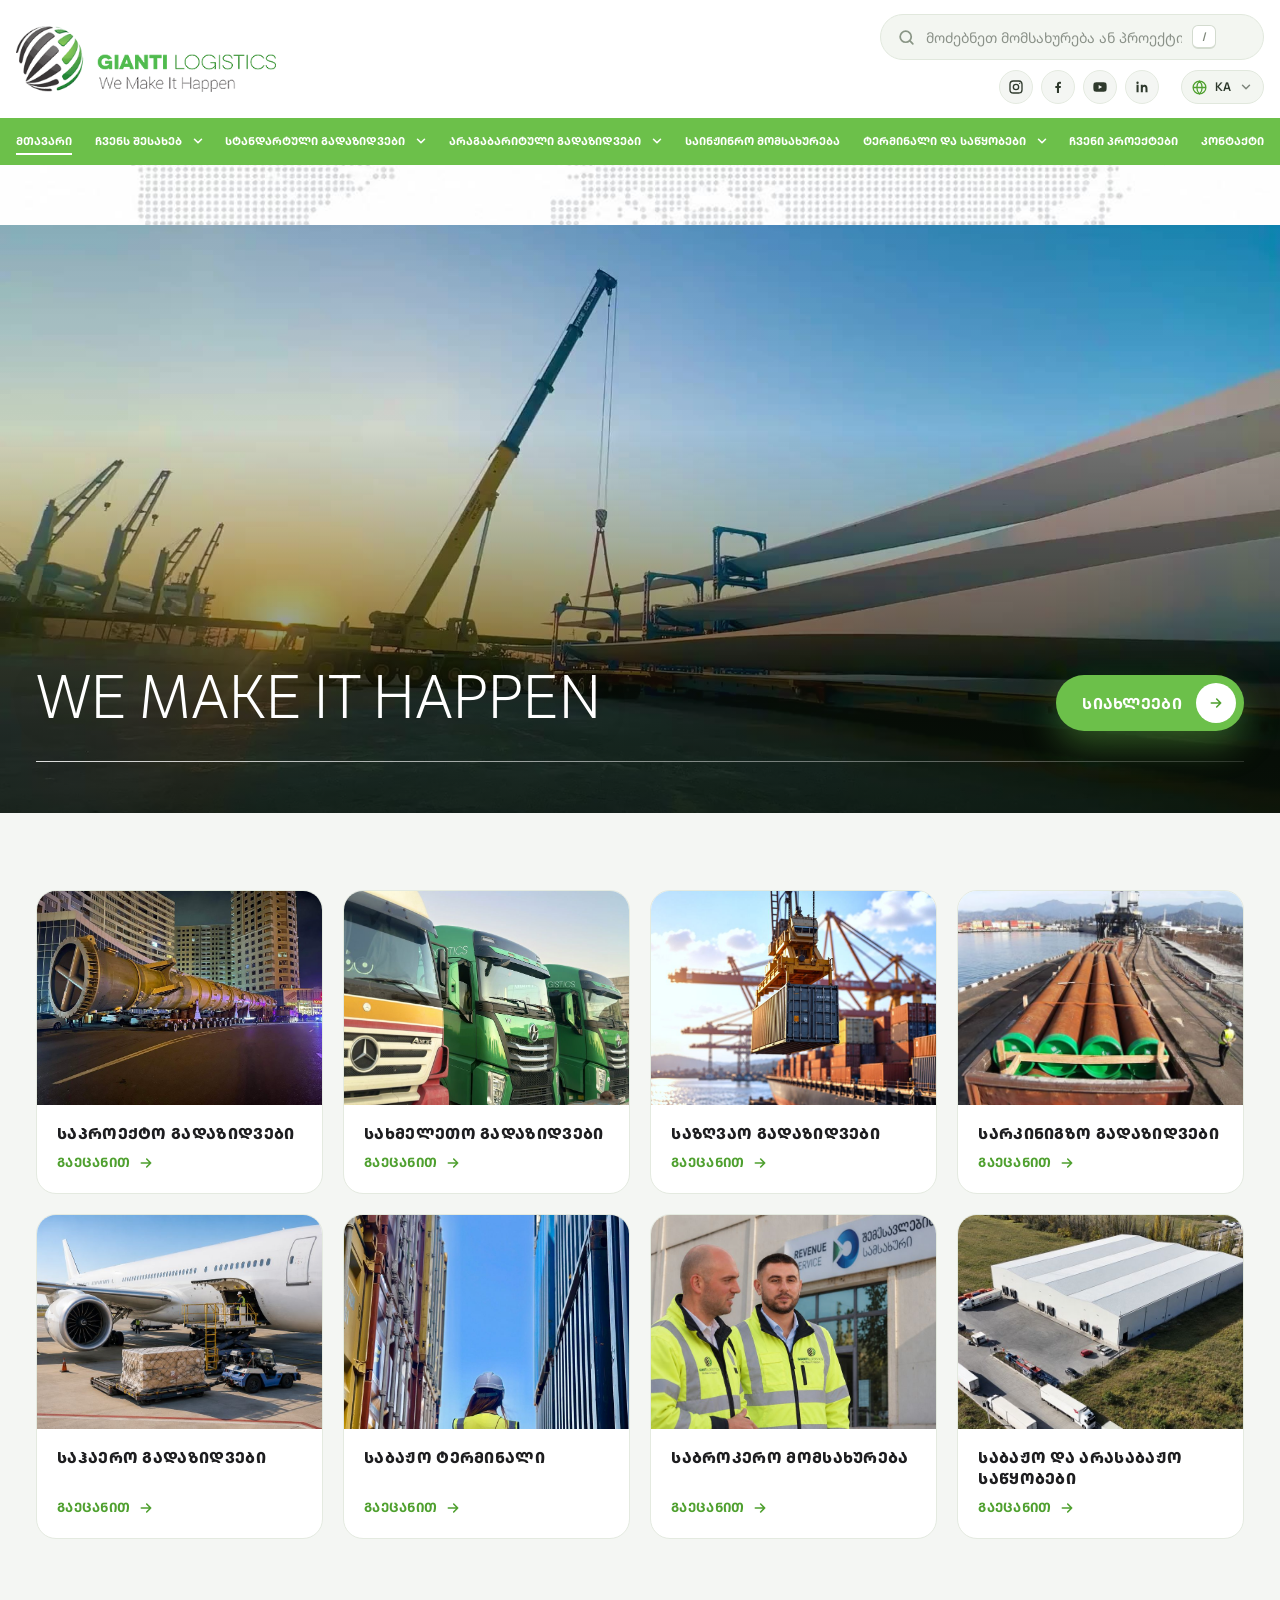
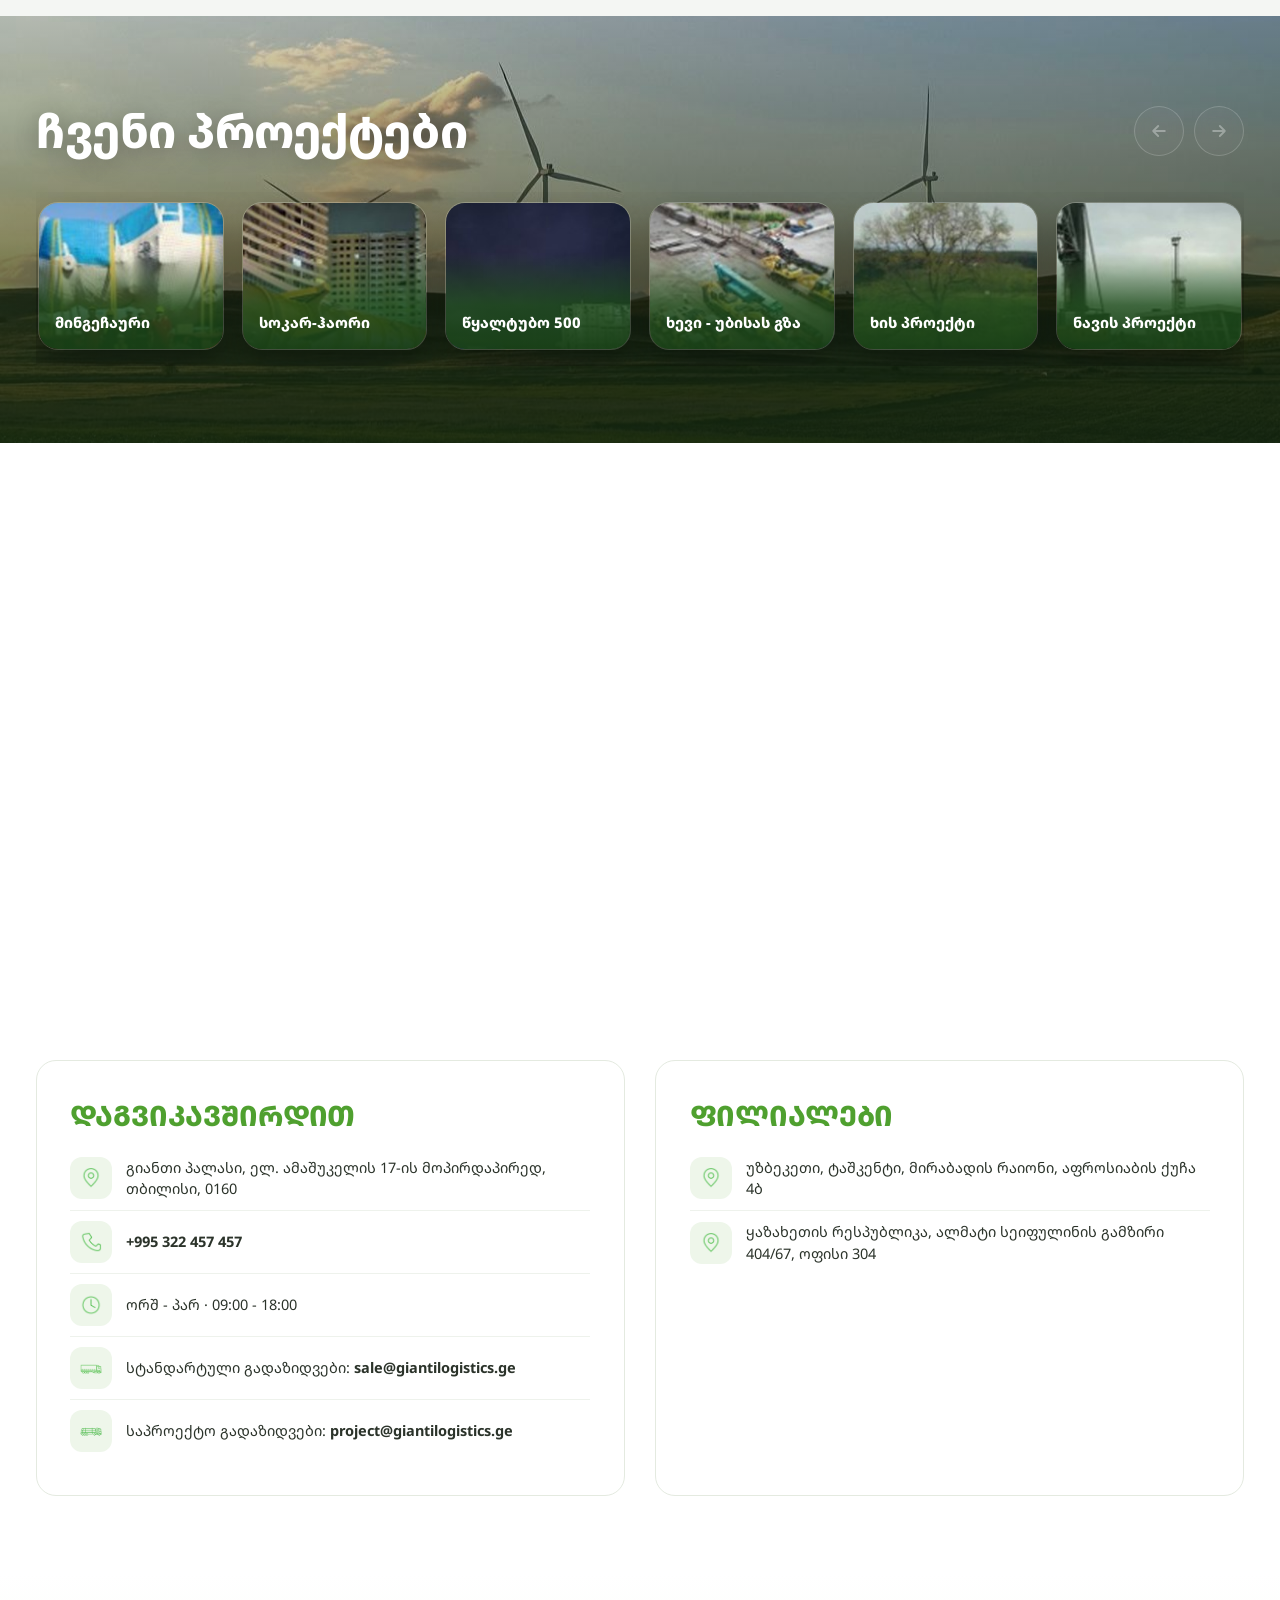
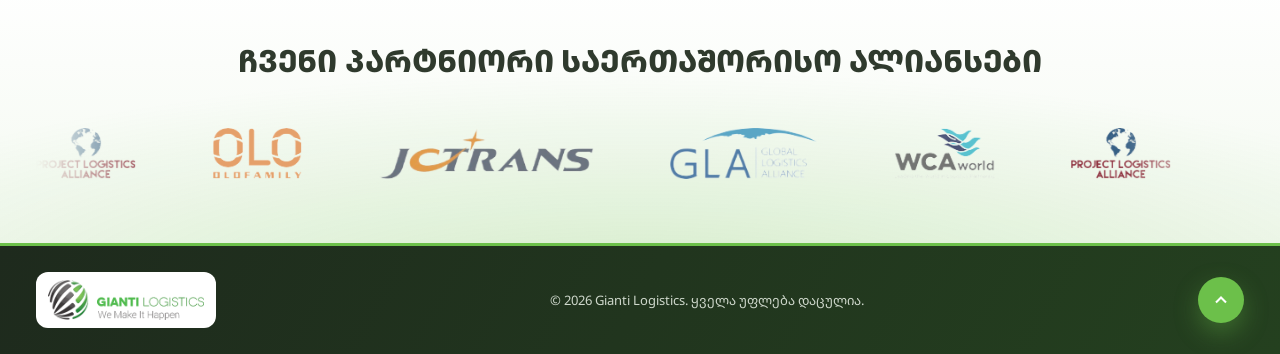
==== commit 364a8418: "Replace hero image with looping video in folders 7 and 8 - Add hero.mp4 and a poster frame shown whi" ====
--- a/8/index.html
+++ b/8/index.html
@@ -72,7 +72,7 @@
 <main>
   <div class="map-band" aria-hidden="true"></div>
   <section class="hero" id="about" aria-label="Gianti Logistics">
-    <img class="hero-img" src="assets/img/hero.jpg" alt="Wind turbine blade transportation" width="1825" height="874">
+    <video class="hero-img" autoplay muted loop playsinline preload="auto" poster="assets/img/hero-poster.jpg" aria-label="Gianti Logistics oversized cargo transportation"><source src="assets/video/hero.mp4" type="video/mp4"></video>
     <div class="hero-inner container">
       <div class="hero-row">
         <h1 class="hero-title">WE MAKE IT HAPPEN</h1>
--- a/8/assets/css/style.css
+++ b/8/assets/css/style.css
@@ -1,3 +1,4 @@
+@font-face{font-family:"LFT Etica";src:url(../fonts/LFT_Etica_Light.otf) format("opentype");font-weight:300;font-style:normal;font-display:swap}
 :root{
   --green:#6cc04a;
   --green-dark:#4fa02f;
@@ -147,7 +148,7 @@
 .hero::after{content:"";position:absolute;inset:0;z-index:-1;background:linear-gradient(180deg,rgba(10,20,10,.05) 0%,rgba(10,20,10,0) 35%,rgba(10,20,10,.55) 78%,rgba(10,20,10,.8) 100%)}
 .hero-inner{position:relative;padding-bottom:clamp(28px,4vw,56px)}
 .hero-row{display:flex;align-items:flex-end;justify-content:space-between;gap:24px}
-.hero-title{font-family:var(--font-latin);font-size:clamp(32px,5.6vw,84px);font-weight:800;line-height:.98;letter-spacing:-.025em;text-shadow:0 6px 30px rgba(0,0,0,.25);opacity:0;animation:fadeUp 1s .15s var(--ease) forwards}
+.hero-title{font-family:"LFT Etica",var(--font-latin);font-size:60px;font-weight:300;line-height:1.1;letter-spacing:0;text-shadow:0 6px 30px rgba(0,0,0,.25);opacity:0;animation:fadeUp 1s .15s var(--ease) forwards}
 .hero-line{display:block;height:1px;margin-top:clamp(18px,2.4vw,30px);background:linear-gradient(90deg,rgba(255,255,255,.85),rgba(255,255,255,.15));transform-origin:left;transform:scaleX(0);animation:lineIn 1.2s .5s var(--ease) forwards}
 .btn-news{flex:none;display:inline-flex;align-items:center;gap:14px;background:var(--green);color:#fff;border-radius:999px;padding:8px 8px 8px 26px;font-weight:700;font-size:clamp(14px,1.2vw,17px);box-shadow:0 14px 34px rgba(108,192,74,.4);transition:background .3s,transform .3s var(--ease),box-shadow .3s;opacity:0;animation:fadeUp 1s .35s var(--ease) forwards}
 .btn-news .btn-ic{width:40px;height:40px;background:#fff;color:var(--green-dark)}
@@ -306,6 +307,7 @@
   .hero-row{flex-direction:column;align-items:flex-start;gap:20px}
 }
 @media (max-width:640px){
+  .hero-title{font-size:38px}
   .hero{min-height:440px}
   .hero-img{object-position:35% center}
   .services-grid{gap:12px}
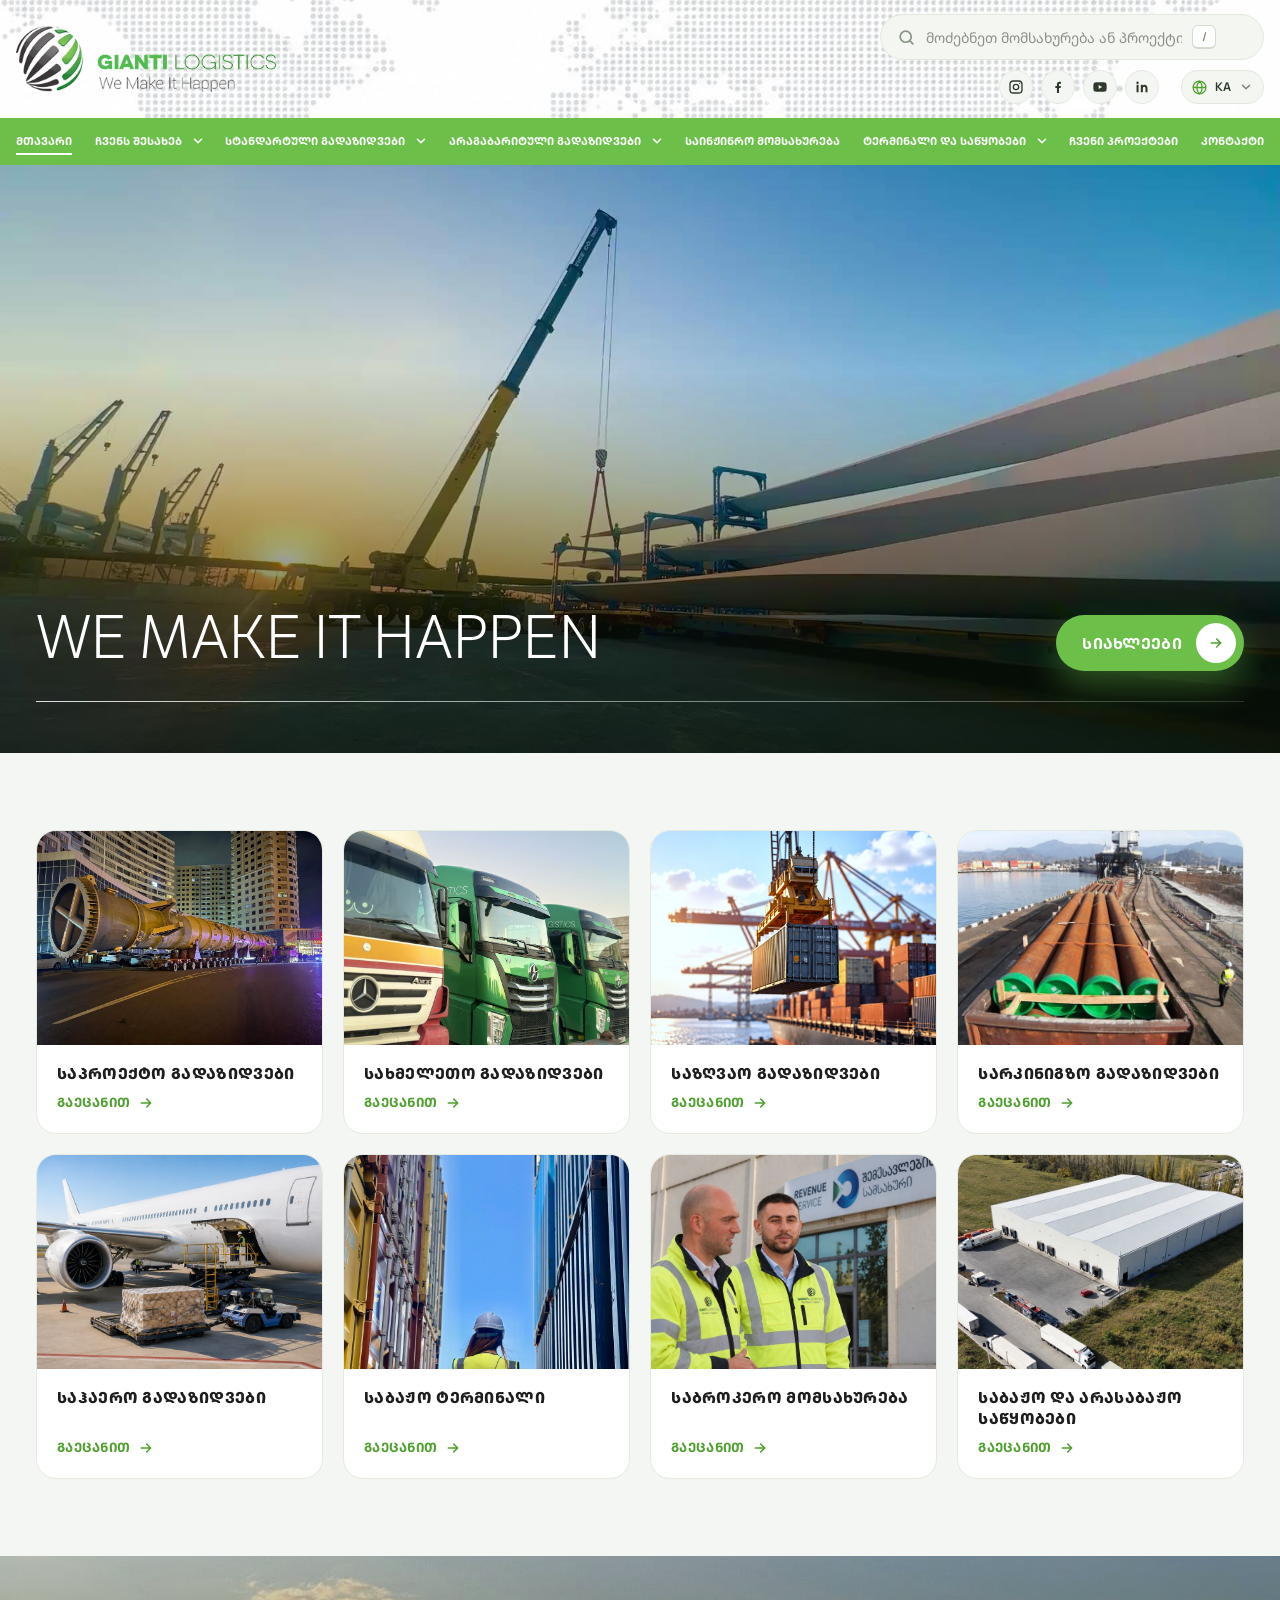
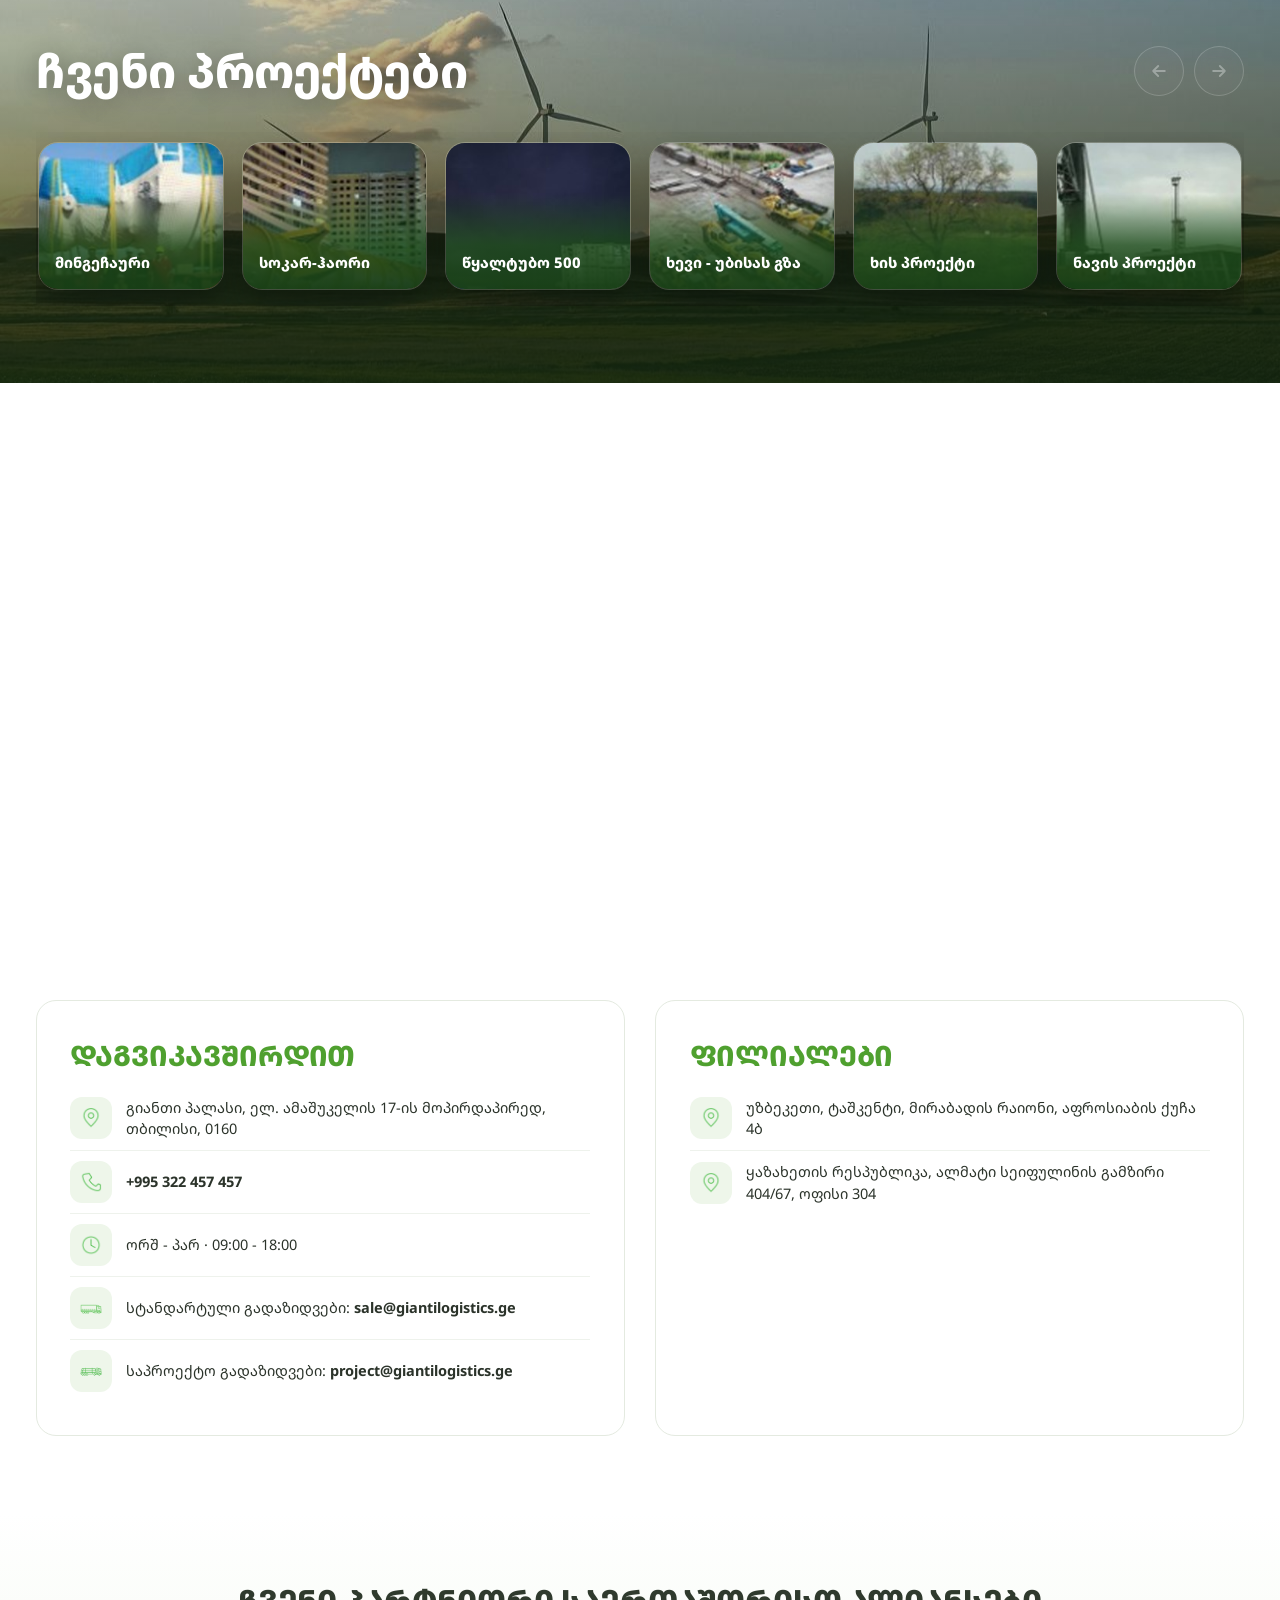
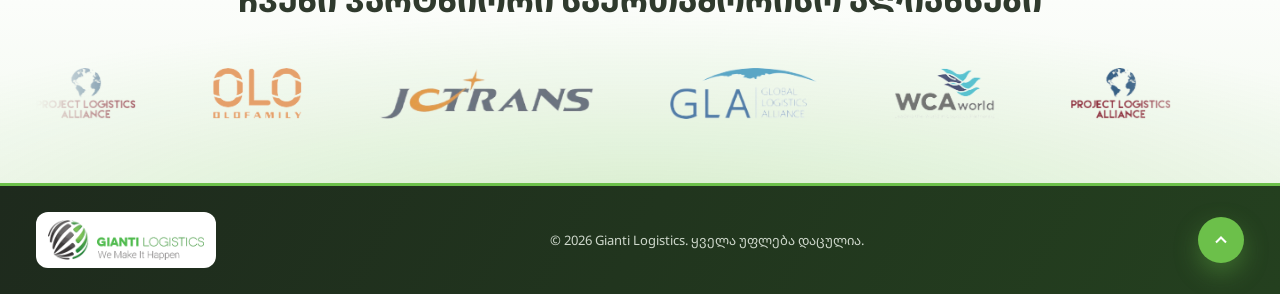
==== commit 3a621bd1: "Show dotted world map behind the header in folders 7 and 8 The map now sits behind the logo, search " ====
--- a/8/index.html
+++ b/8/index.html
@@ -70,7 +70,6 @@
   </nav>
 </header>
 <main>
-  <div class="map-band" aria-hidden="true"></div>
   <section class="hero" id="about" aria-label="Gianti Logistics">
     <video class="hero-img" autoplay muted loop playsinline preload="auto" poster="assets/img/hero-poster.jpg" aria-label="Gianti Logistics oversized cargo transportation"><source src="assets/video/hero.mp4" type="video/mp4"></video>
     <div class="hero-inner container">
--- a/8/assets/css/style.css
+++ b/8/assets/css/style.css
@@ -35,7 +35,7 @@
 .btn-ic svg{width:16px;height:16px;fill:none;stroke:currentColor;stroke-width:2.4;stroke-linecap:round;stroke-linejoin:round}
 /* Header */
 .site-header{position:sticky;top:0;z-index:50;transition:box-shadow .3s}
-.site-header::before{content:"";position:absolute;inset:0;z-index:-1;background:rgba(255,255,255,.92);-webkit-backdrop-filter:saturate(1.6) blur(14px);backdrop-filter:saturate(1.6) blur(14px)}
+.site-header::before{content:"";position:absolute;inset:0;z-index:-1;background:#fff url(../img/world-map.jpg) center 40%/1500px auto no-repeat;-webkit-backdrop-filter:saturate(1.6) blur(14px);backdrop-filter:saturate(1.6) blur(14px)}
 .site-header.scrolled{box-shadow:0 10px 30px rgba(20,40,18,.1)}
 .header-top{max-width:var(--header-w);display:flex;align-items:center;justify-content:space-between;gap:20px;padding-top:14px;padding-bottom:14px;transition:padding .3s}
 .site-header.scrolled .header-top{padding-top:8px;padding-bottom:8px}
@@ -141,7 +141,6 @@
   .has-sub:hover .sub-toggle svg{transform:rotate(180deg)}
   .has-sub:hover .submenu{opacity:1;visibility:visible;transform:none}
 }
-.map-band{height:60px;background:#fff url(../img/world-map.jpg) center 42%/1500px auto no-repeat}
 /* Hero */
 .hero{position:relative;min-height:clamp(380px,46vw,700px);display:flex;align-items:flex-end;overflow:hidden;color:#fff;isolation:isolate}
 .hero-img{position:absolute;inset:0;width:100%;height:100%;object-fit:cover;z-index:-2;animation:heroZoom 20s ease-in-out infinite alternate}
@@ -298,8 +297,8 @@
   .main-nav .mobile-tools .lang-btn{background:rgba(255,255,255,.15);border-color:rgba(255,255,255,.6);color:#fff;height:38px}
   .main-nav .mobile-tools .lang-globe{stroke:#fff}
   .main-nav .mobile-tools .lang-menu{top:auto;bottom:calc(100% + 10px);transform-origin:bottom right}
-  .map-band{height:40px;background-size:900px auto}
   body.nav-open{overflow:hidden}
+  .site-header::before{background-size:1000px auto;background-position:center 42%}
 }
 @media (max-width:960px){
   .services-grid{grid-template-columns:repeat(2,1fr)}
